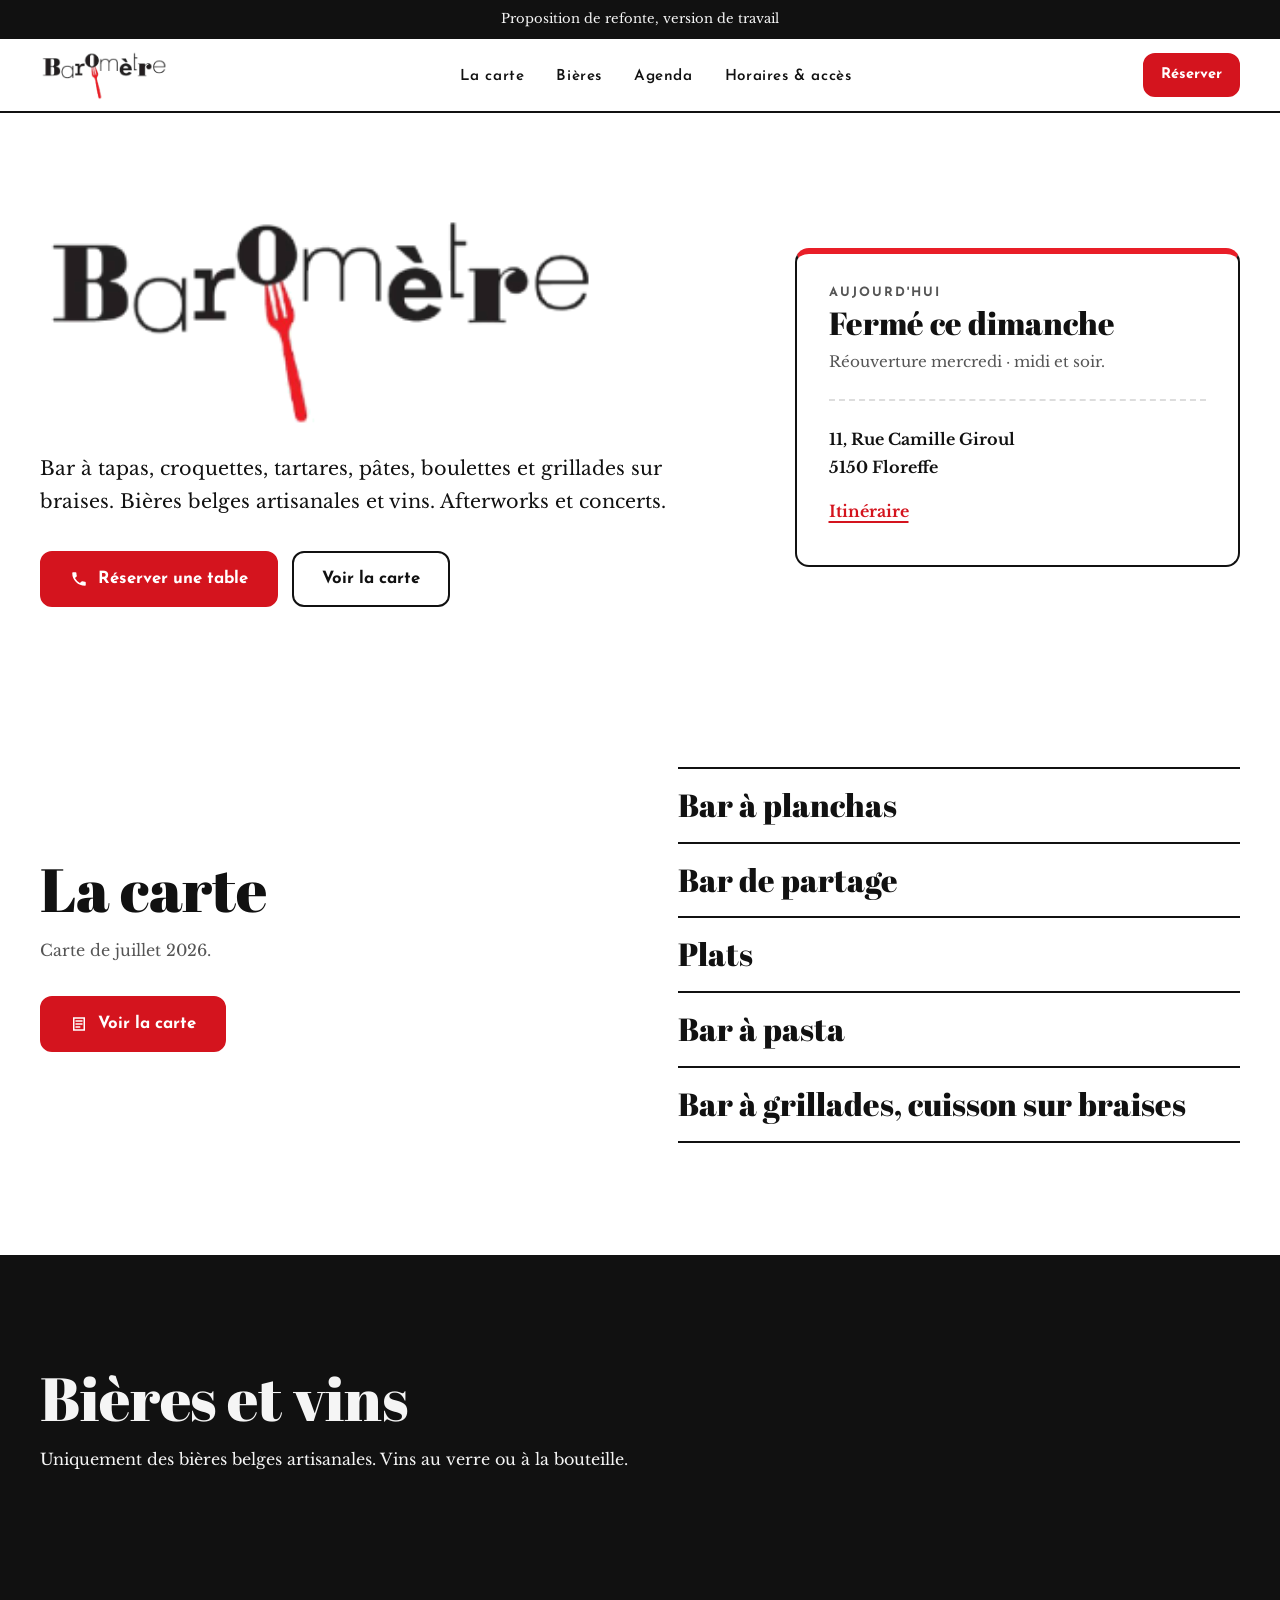
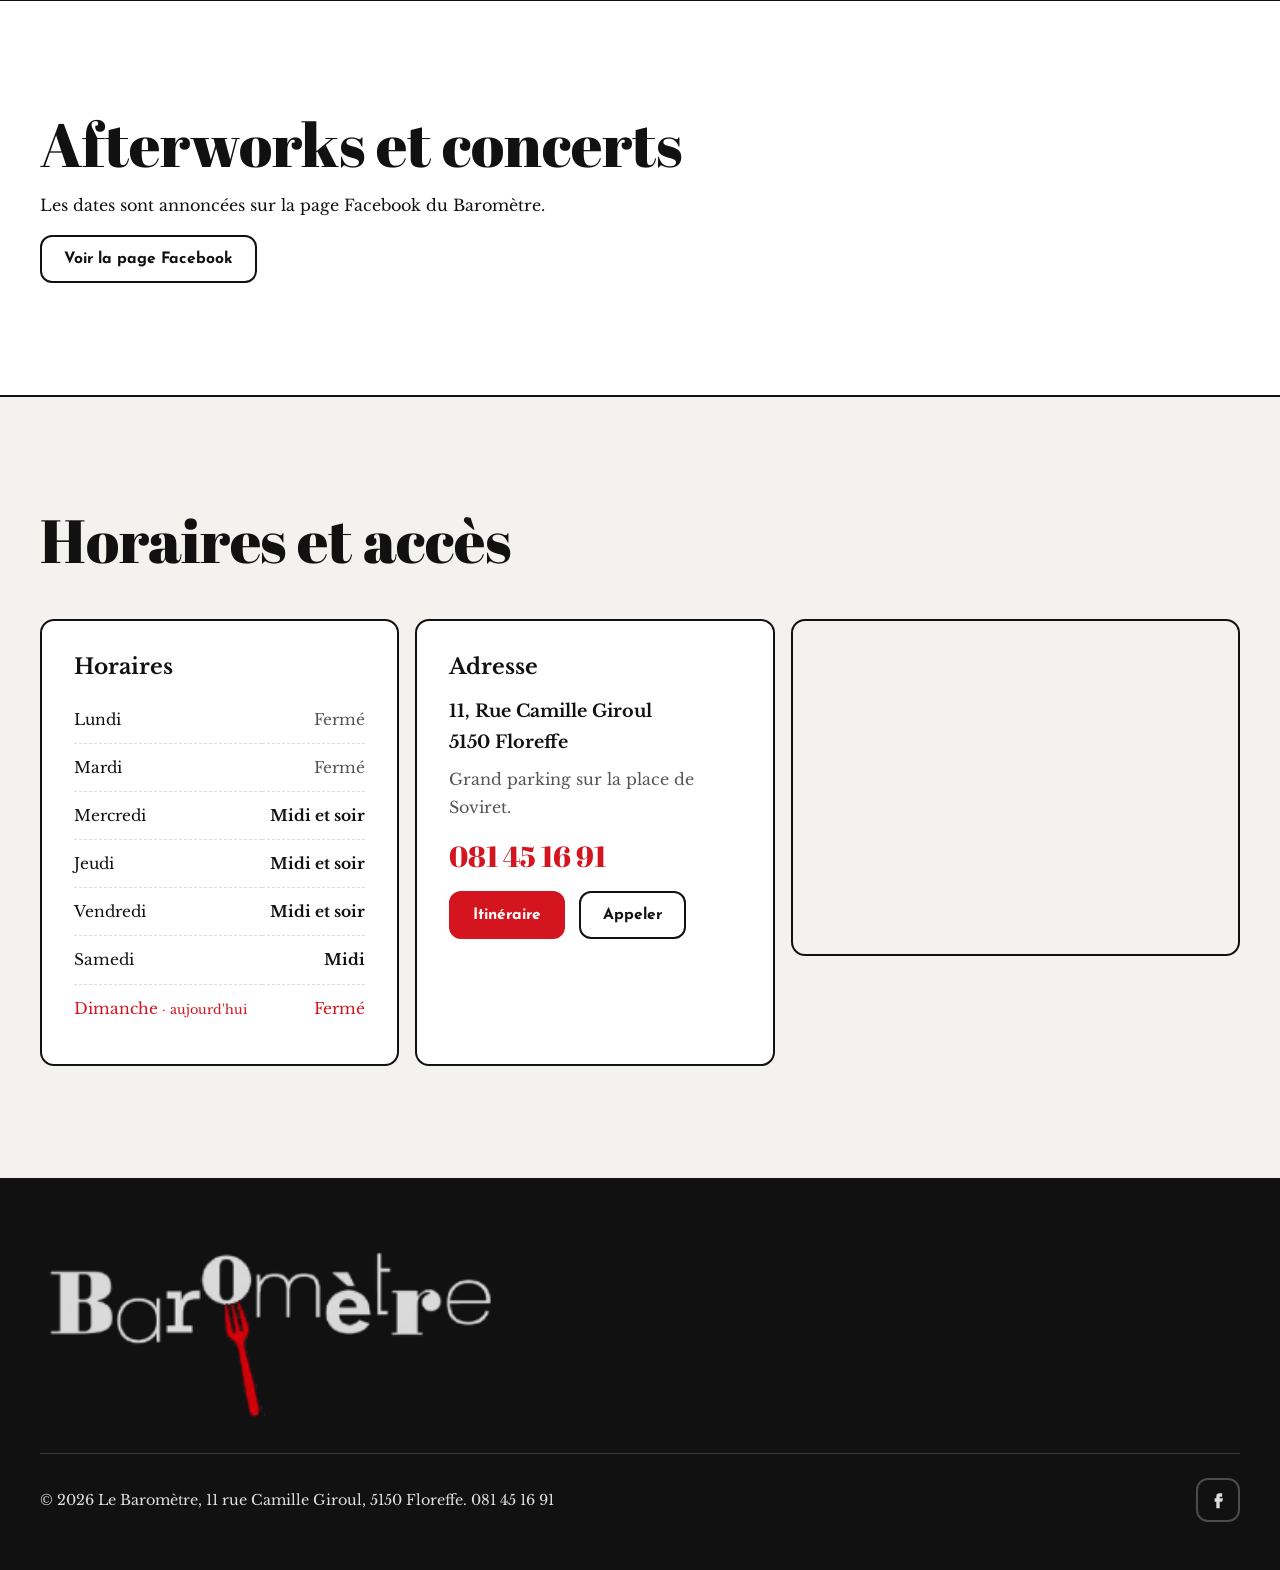
==== index.html @ 320d6c7e "Retrait du dernier numéro décoratif, version des fichiers CSS/JS Co-Authored-By: Claude Opus 5.5 <no" ====
<!doctype html>
<html lang="fr">
<head>
  <meta charset="utf-8">
  <meta name="viewport" content="width=device-width, initial-scale=1">
  <title>Le Baromètre, bar et cuisine à Floreffe</title>
  <meta name="robots" content="noindex, nofollow">
  <meta name="description" content="Maquette de refonte non officielle du Baromètre, Floreffe : tapas, croquettes, tartares, grillades sur braises, bières belges artisanales, vins, afterworks et concerts.">
  <meta name="theme-color" content="#E91E28">
  <link rel="icon" href="favicon.svg" type="image/svg+xml">
  <link rel="preconnect" href="https://fonts.googleapis.com">
  <link rel="preconnect" href="https://fonts.gstatic.com" crossorigin>
  <link href="https://fonts.googleapis.com/css2?family=Abril+Fatface&family=Josefin+Sans:wght@400;600;700&family=Libre+Baskerville:ital,wght@0,400;0,700;1,400&display=swap" rel="stylesheet">
  <link rel="stylesheet" href="styles.css?v=8">
</head>
<body>
  <a class="skip" href="#main">Aller au contenu</a>
  <div class="mock-banner" role="note">Proposition de refonte, version de travail</div>

  <header class="nav" id="top">
    <div class="wrap nav__inner">
      <a href="#top" class="brand" aria-label="Le Baromètre, retour en haut">
        <img class="logo logo--on-light" src="img/logo-dark.png" alt="Baromètre" width="292" height="114">
      </a>
      <nav aria-label="Navigation principale" class="nav__nav">
        <ul class="nav__links" id="menu">
          <li><a href="#la-carte" data-open-menu>La carte</a></li>
          <li><a href="#comptoir">Bières</a></li>
          <li><a href="#agenda">Agenda</a></li>
          <li><a href="#infos">Horaires & accès</a></li>
        </ul>
      </nav>
      <div class="nav__end">
        <a class="btn btn--sm hide-sm" href="tel:+3281451691">Réserver</a>
        <button class="icon-btn nav__toggle" type="button" aria-expanded="false" aria-controls="menu" aria-label="Ouvrir le menu">
          <svg viewBox="0 0 24 24" aria-hidden="true"><path d="M4 8h16M4 16h16" stroke="currentColor" stroke-width="2" stroke-linecap="round"/></svg>
        </button>
      </div>
    </div>
  </header>

  <main id="main">
        <section class="hero" aria-labelledby="hero-title">
      <div class="wrap hero__grid">
        <div class="hero__copy">
          <h1 id="hero-title" class="hero__logo">
            <img class="logo logo--on-light" src="img/logo-dark.png" alt="Le Baromètre" width="292" height="114">
          </h1>
          <p class="lead">Bar à tapas, croquettes, tartares, pâtes, boulettes et grillades sur braises. Bières belges artisanales et vins. Afterworks et concerts.</p>
          <div class="cta-row">
            <a class="btn btn--lg" href="tel:+3281451691">
              <svg viewBox="0 0 24 24" aria-hidden="true"><path d="M6.6 10.8a15.1 15.1 0 0 0 6.6 6.6l2.2-2.2a1 1 0 0 1 1-.25 11.4 11.4 0 0 0 3.6.57 1 1 0 0 1 1 1V20a1 1 0 0 1-1 1A17 17 0 0 1 3 4a1 1 0 0 1 1-1h3.5a1 1 0 0 1 1 1c0 1.25.2 2.45.57 3.57a1 1 0 0 1-.25 1z" fill="currentColor"/></svg>
              Réserver une table
            </a>
            <a class="btn btn--outline btn--lg" href="#la-carte" data-open-menu>Voir la carte</a>
          </div>
        </div>

        <aside class="today" aria-labelledby="today-title">          <h2 id="today-title" class="today__title">Aujourd'hui</h2>
          <p class="today__state" id="today-state">Mercredi au samedi</p>
          <p class="today__detail" id="today-detail">Midi et soir du mercredi au vendredi, midi le samedi.</p>
          <hr>
          <p class="today__addr">11, Rue Camille Giroul<br>5150 Floreffe</p>
          <a class="link" href="https://www.google.com/maps/search/?api=1&query=11+Rue+Camille+Giroul+5150+Floreffe" target="_blank" rel="noopener">Itinéraire</a>
        </aside>
      </div>    </section>

        <section class="section" id="carte" aria-labelledby="carte-title">
      <div class="wrap carte-intro">
        <div>
          <h2 id="carte-title" class="h2">La carte</h2>
          <p class="muted measure">Carte de juillet 2026.</p>
          <button class="btn btn--lg" type="button" data-open-menu>
            <svg viewBox="0 0 24 24" aria-hidden="true"><path d="M5 4h14v16H5zM8 8h8M8 12h8M8 16h5" fill="none" stroke="currentColor" stroke-width="2" stroke-linecap="round"/></svg>
            Voir la carte
          </button>
        </div>
        <ul class="carte-cats" aria-label="Rubriques de la carte">
          <li>Bar à planchas</li>
          <li>Bar de partage</li>
          <li>Plats</li>
          <li>Bar à pasta</li>
          <li>Bar à grillades, cuisson sur braises</li>
        </ul>
      </div>
    </section>

        <dialog class="menu" id="la-carte" aria-labelledby="menu-title">
      <div class="menu__head">
        <img class="menu__logo" src="img/logo-dark.png" alt="" width="292" height="114">
        <div>
          <h2 id="menu-title" class="menu__title">La carte</h2>
          <p class="menu__sub">Carte de juillet 2026 · prix en euros</p>
        </div>
        <button class="icon-btn menu__close" type="button" data-close-menu aria-label="Fermer la carte">
          <svg viewBox="0 0 24 24" aria-hidden="true"><path d="M6 6l12 12M18 6 6 18" stroke="currentColor" stroke-width="2.2" stroke-linecap="round"/></svg>
        </button>
      </div>

      <nav class="menu__nav" aria-label="Rubriques">
        <a href="#m-planchas">Planchas</a>
        <a href="#m-partage">Partage</a>
        <a href="#m-plats">Plats</a>
        <a href="#m-pasta">Pasta</a>
        <a href="#m-grillades">Grillades</a>
      </nav>

      <div class="menu__body">
        <section class="menu__cat" id="m-planchas" aria-labelledby="m-planchas-t">
          <h3 id="m-planchas-t">Bar à planchas <small>à partager selon vos envies</small></h3>
          <div class="dish"><p class="dish__name">Viva Tapas</p><p class="dish__price">12,50 <small>/ pers.</small></p>
            <p class="dish__desc">Houmous zaatar &amp; grissini · Olives · Mortadella · Crevettes · Pilon de poulet épicé · Pão de queijo · Croustade &amp; tapenade</p></div>
          <div class="dish"><p class="dish__name">Panisses <small>spécialité marseillaise</small></p><p class="dish__price">10,50</p>
            <p class="dish__desc">Frites de purée de pois chiches, herbes et ail</p></div>
        </section>

        <section class="menu__cat" id="m-partage" aria-labelledby="m-partage-t">
          <h3 id="m-partage-t">Bar de partage <small>ou pas</small></h3>
          <div class="dish"><p class="dish__name">Poêlée de pâtes fiduà</p><p class="dish__price">15</p>
            <p class="dish__desc">Chorizo &amp; crevettes Nobashi</p></div>
          <div class="dish"><p class="dish__name">Croquettes de crevettes <small>maison</small></p><p class="dish__price">18 <small>2 pcs</small> · 27 <small>3 pcs</small></p>
            <p class="dish__desc">Mayonnaise aux herbes fraîches · Salade</p></div>
          <div class="dish"><p class="dish__name">Croquettes scampi basilic <small>artisanales</small></p><p class="dish__price">16 <small>2 pcs</small> · 24 <small>3 pcs</small></p>
            <p class="dish__desc">Mayonnaise aux herbes fraîches · Salade</p></div>
          <div class="dish"><p class="dish__name">Vitello tonnato</p><p class="dish__price">16</p>
            <p class="dish__desc">Veau basse température, sauce thon, câpres &amp; roquette</p></div>
          <div class="dish"><p class="dish__name">Carpaccio de bœuf Holstein fumé</p><p class="dish__price">18</p>
            <p class="dish__desc">Burrata, huile basilic &amp; roquette</p></div>
          <div class="dish"><p class="dish__name">Cassolette de scampis</p><p class="dish__price">18</p>
            <p class="dish__desc">Curry · Tomate · Lait de coco · Gingembre · Ail</p></div>
        </section>

        <section class="menu__cat" id="m-plats" aria-labelledby="m-plats-t">
          <h3 id="m-plats-t">Plats</h3>
          <div class="dish"><p class="dish__name">Boulettes à l'italienne</p><p class="dish__price">19,50</p>
            <p class="dish__desc">Cœur de mozza · Basilic · Graines Salade &amp; frites maison coupées à la main, cuites à la graisse de bœuf</p></div>
          <div class="dish"><p class="dish__name">Tartare de bœuf espagnol</p><p class="dish__price">24</p>
            <p class="dish__desc">Salade &amp; patatas</p></div>
          <div class="dish"><p class="dish__name">Vege bowl</p><p class="dish__price">24</p>
            <p class="dish__desc">Purée de betterave &amp; feta, pois chiches grillés aux épices, carottes fondantes, chou-fleur au curry, falafels</p></div>
        </section>

        <section class="menu__cat" id="m-pasta" aria-labelledby="m-pasta-t">
          <h3 id="m-pasta-t">Bar à pasta</h3>
          <div class="dish"><p class="dish__name">Paccheri</p><p class="dish__price">22</p>
            <p class="dish__desc">Saucisses au fenouil · Artichaut · Oignons · Tomates</p></div>
        </section>

        <section class="menu__cat" id="m-grillades" aria-labelledby="m-grillades-t">
          <h3 id="m-grillades-t">Bar à grillades <small>cuisson sur braises</small></h3>
          <div class="dish"><p class="dish__name">Tex-Mex burger</p><p class="dish__price">22</p>
            <p class="dish__desc">Burger Angus · Guacamole · Cheddar · Oignons rouges · Sauce salsa · Nachos Salade &amp; frites maison</p></div>
          <div class="dish"><p class="dish__name">Brochette d'agneau</p><p class="dish__price">25</p>
            <p class="dish__desc">Sauce yaourt · Légumes rôtis &amp; poivrons grillés · Pommes de terre</p></div>
          <div class="dish"><p class="dish__name">Chorizos grillés</p><p class="dish__price">25</p>
            <p class="dish__desc">Pico de gallo à la coriandre et au citron vert</p></div>
          <div class="dish"><p class="dish__name">Cassolette terre &amp; mer gratinée</p><p class="dish__price">28</p>
            <p class="dish__desc">Ravioles scampis curry · Jambon ibérique · Saumon fumé · Scampis · Crème tomate au curry</p></div>
          <div class="dish dish--star"><p class="dish__name">Entrecôte du moment, grillée sur braises</p><p class="dish__price">32</p>
            <p class="dish__desc">Salade &amp; frites maison coupées à la main, cuites à la graisse de bœuf</p></div>
          <div class="dish dish--extra"><p class="dish__name">Sauce à la minute</p><p class="dish__price">4</p>
            <p class="dish__desc">Béarnaise · Poivre concassé · Sambre &amp; Meuse · Gorgonzola</p></div>
        </section>

        <p class="menu__note">Desserts, bières belges artisanales et vins : demandez la sélection du moment au comptoir.</p>
      </div>

      <div class="menu__foot">
        <a class="btn" href="tel:+3281451691">Réserver au 081 45 16 91</a>
      </div>
    </dialog>

        <section class="section section--dark" id="comptoir" aria-labelledby="comptoir-title">
      <div class="wrap">
        <h2 id="comptoir-title" class="h2">Bières et vins</h2>
        <p class="measure">Uniquement des bières belges artisanales. Vins au verre ou à la bouteille.</p>
      </div>
    </section>

        <section class="section" id="agenda" aria-labelledby="agenda-title">
      <div class="wrap">
        <h2 id="agenda-title" class="h2">Afterworks et concerts</h2>
        <p class="measure">Les dates sont annoncées sur la page Facebook du Baromètre.</p>
        <a class="btn btn--outline" href="https://facebook.com/barometrefloreffe" target="_blank" rel="noopener">Voir la page Facebook</a>
      </div>
    </section>

        <section class="section section--paper" id="infos" aria-labelledby="infos-title">
      <div class="wrap">
        <h2 id="infos-title" class="h2 head">Horaires et accès</h2>
        <div class="infos">
          <div class="card">
            <h3>Horaires</h3>
            <table class="hours">
              <caption class="sr">Jours et services d'ouverture</caption>
              <tbody>
                <tr data-day="1"><th scope="row">Lundi</th><td class="off">Fermé</td></tr>
                <tr data-day="2"><th scope="row">Mardi</th><td class="off">Fermé</td></tr>
                <tr data-day="3"><th scope="row">Mercredi</th><td>Midi et soir</td></tr>
                <tr data-day="4"><th scope="row">Jeudi</th><td>Midi et soir</td></tr>
                <tr data-day="5"><th scope="row">Vendredi</th><td>Midi et soir</td></tr>
                <tr data-day="6"><th scope="row">Samedi</th><td>Midi</td></tr>
                <tr data-day="0"><th scope="row">Dimanche</th><td class="off">Fermé</td></tr>
              </tbody>
            </table>
          </div>
          <div class="card">
            <h3>Adresse</h3>
            <address>11, Rue Camille Giroul<br>5150 Floreffe</address>
            <p class="muted">Grand parking sur la place de Soviret.</p>
            <p><a class="phone" href="tel:+3281451691">081 45 16 91</a></p>
            <div class="cta-row">
              <a class="btn" href="https://www.google.com/maps/search/?api=1&query=11+Rue+Camille+Giroul+5150+Floreffe" target="_blank" rel="noopener">Itinéraire</a>
              <a class="btn btn--outline" href="tel:+3281451691">Appeler</a>
            </div>
          </div>
          <div class="map">
            <iframe title="Carte : 11 Rue Camille Giroul, 5150 Floreffe" loading="lazy" referrerpolicy="no-referrer-when-downgrade"
              src="https://www.google.com/maps?q=11+Rue+Camille+Giroul,+5150+Floreffe&output=embed"></iframe>
          </div>
        </div>      </div>
    </section>
  </main>

  <footer class="footer">
    <div class="wrap">
      <p class="footer__logo"><img src="img/logo-light.png" alt="Le Baromètre" width="292" height="114" loading="lazy"></p>
      <div class="footer__row">
        <p>© <span id="y"></span> Le Baromètre, 11 rue Camille Giroul, 5150 Floreffe. 081 45 16 91</p>
        <a class="icon-btn" href="https://facebook.com/barometrefloreffe" target="_blank" rel="noopener" aria-label="Page Facebook du Baromètre">
          <svg viewBox="0 0 24 24" aria-hidden="true"><path d="M14 8h3V4h-3a4 4 0 0 0-4 4v2H8v4h2v8h4v-8h3l1-4h-4V8z" fill="currentColor"/></svg>
        </a>
      </div>
    </div>
  </footer>

    <nav class="actionbar" aria-label="Actions rapides">
    <a href="tel:+3281451691">
      <svg viewBox="0 0 24 24" aria-hidden="true"><path d="M6.6 10.8a15.1 15.1 0 0 0 6.6 6.6l2.2-2.2a1 1 0 0 1 1-.25 11.4 11.4 0 0 0 3.6.57 1 1 0 0 1 1 1V20a1 1 0 0 1-1 1A17 17 0 0 1 3 4a1 1 0 0 1 1-1h3.5a1 1 0 0 1 1 1c0 1.25.2 2.45.57 3.57a1 1 0 0 1-.25 1z" fill="currentColor"/></svg>
      Appeler
    </a>
    <a href="#la-carte" data-open-menu>
      <svg viewBox="0 0 24 24" aria-hidden="true"><path d="M5 4h14v16H5zM8 8h8M8 12h8M8 16h5" fill="none" stroke="currentColor" stroke-width="1.8" stroke-linecap="round"/></svg>
      Carte
    </a>
    <a href="https://www.google.com/maps/search/?api=1&query=11+Rue+Camille+Giroul+5150+Floreffe" target="_blank" rel="noopener">
      <svg viewBox="0 0 24 24" aria-hidden="true"><path d="M12 22s7-6.2 7-12a7 7 0 0 0-14 0c0 5.8 7 12 7 12z" fill="none" stroke="currentColor" stroke-width="1.8"/><circle cx="12" cy="10" r="2.5" fill="currentColor"/></svg>
      Itinéraire
    </a>
  </nav>

  <script src="main.js?v=8"></script>
</body>
</html>
---- styles.css ----
/* Design system : design-system/MASTER.md
   Identité Le Baromètre (logo noir / blanc / rouge, polices du site d'origine)
   + règles UX du skill UI UX Pro Max (Restaurant #34 + Brewery #64) */

/* ---------- Tokens ---------- */
:root {
  --bg: #ffffff;
  --surface: #ffffff;
  --paper: #f4f2ef;
  --fg: #111111;
  --muted: #555555;
  --primary: #d4141e;      /* rouge du logo, assombri pour le texte (5.3:1 sur blanc) */
  --on-primary: #ffffff;
  --secondary: #1a1a1a;    /* noir du logo */
  --on-secondary: #ffffff;
  --accent: #e91e28;       /* rouge exact du logo (grands aplats, décor) */
  --on-accent: #ffffff;
  --ink: #111111;
  --on-ink: #f5f5f5;
  --ink-accent: #ff4a52;   /* rouge du logo, éclairci pour fond noir */
  --border: #dddddd;
  --ring: #d4141e;

  --display: "Abril Fatface", Georgia, serif;
  --serif: "Libre Baskerville", Georgia, serif;
  --label: "Josefin Sans", system-ui, sans-serif;
  --radius: 14px;
  --nav-h: 72px;
  --space-1: 8px; --space-2: 16px; --space-3: 24px; --space-4: 32px; --space-6: 48px; --space-8: 64px; --space-12: 96px;
  --ease: cubic-bezier(.2, .7, .2, 1);
  --dur: 240ms;
  color-scheme: light;
}

/* ---------- Base ---------- */
*, *::before, *::after { box-sizing: border-box; }
html { scroll-behavior: smooth; scroll-padding-top: calc(var(--nav-h) + 16px); -webkit-text-size-adjust: 100%; }
body {
  margin: 0; background: var(--bg); color: var(--fg);
  font: 400 1rem/1.75 var(--serif);
  -webkit-font-smoothing: antialiased; text-rendering: optimizeLegibility;
}
svg, iframe { display: block; max-width: 100%; }
a { color: inherit; }
p { margin: 0 0 1rem; }
h1, h2, h3 { margin: 0; color: inherit; }
h3 { font: 700 1.35rem/1.25 var(--serif); }
.display { font-family: var(--display); font-weight: 400; letter-spacing: -.005em; line-height: .98; }
.h2 { font: 400 clamp(2.2rem, 5.2vw, 3.8rem)/1.02 var(--display); margin-bottom: var(--space-2); }
.kicker { font: 700 .8rem/1.2 var(--label); letter-spacing: .16em; text-transform: uppercase; color: var(--primary); margin-bottom: var(--space-2); }
.muted { color: var(--muted); }
.measure { max-width: 62ch; }
.wrap { width: min(1200px, 100% - 32px); margin-inline: auto; }
.sr { position: absolute; width: 1px; height: 1px; overflow: hidden; clip: rect(0 0 0 0); white-space: nowrap; }
:focus-visible { outline: 3px solid var(--ring); outline-offset: 3px; border-radius: 6px; }
.skip { position: absolute; left: -999px; top: 8px; z-index: 100; background: var(--primary); color: var(--on-primary); padding: 10px 16px; border-radius: 10px; }
.skip:focus { left: 8px; }
.mock-banner { background: var(--ink); color: var(--on-ink); text-align: center; font-size: .82rem; padding: 8px 16px; }

/* ---------- Boutons ---------- */
.btn {
  display: inline-flex; align-items: center; justify-content: center; gap: 10px;
  min-height: 48px; padding: 0 22px; border-radius: 12px; border: 2px solid var(--primary);
  background: var(--primary); color: var(--on-primary); font: 700 .98rem var(--label); text-decoration: none; cursor: pointer;
  transition: background-color var(--dur) var(--ease), color var(--dur) var(--ease);
}
.btn svg { width: 18px; height: 18px; flex: none; }
.btn:hover { background: var(--fg); border-color: var(--fg); }
.btn:active { opacity: .85; }
.btn--lg { min-height: 56px; padding: 0 28px; font-size: 1.05rem; }
.btn--sm { min-height: 44px; padding: 0 16px; font-size: .92rem; }
.btn--outline { background: transparent; color: var(--fg); border-color: var(--fg); }
.btn--outline:hover { background: var(--fg); color: var(--bg); }
.btn--light { background: var(--on-primary); color: var(--primary); border-color: var(--on-primary); }
.icon-btn {
  width: 44px; height: 44px; display: grid; place-items: center; border-radius: 12px; cursor: pointer;
  border: 2px solid var(--border); background: transparent; color: var(--fg); transition: border-color var(--dur);
}
.icon-btn:hover { border-color: var(--fg); }
.icon-btn svg { width: 20px; height: 20px; }
.link { display: inline-flex; align-items: center; min-height: 44px; color: var(--primary); font-weight: 700; text-decoration: underline; text-underline-offset: 4px; text-decoration-thickness: 2px; }

/* ---------- Nav ---------- */
.nav { position: sticky; top: 0; z-index: 50; background: var(--bg); border-bottom: 2px solid var(--fg); }
.nav__inner { height: var(--nav-h); display: flex; align-items: center; justify-content: space-between; gap: var(--space-2); }
.brand { display: flex; align-items: center; min-height: 44px; text-decoration: none; }
.nav__links { display: flex; gap: var(--space-4); list-style: none; margin: 0; padding: 0; }
.nav__links a { text-decoration: none; font-family: var(--label); font-weight: 600; letter-spacing: .04em; font-size: .95rem; padding: 10px 0; border-bottom: 2px solid transparent; transition: border-color var(--dur); }
.nav__links a:hover { border-color: var(--primary); }
.nav__end { display: flex; align-items: center; gap: var(--space-1); }
.nav__toggle { display: none; }

/* ---------- Hero ---------- */
.hero { padding: clamp(48px, 8vw, 96px) 0 var(--space-6); }
.hero__grid { display: grid; grid-template-columns: 1.55fr 1fr; gap: clamp(32px, 5vw, 64px); align-items: center; }
.lead { font-size: clamp(1.05rem, 1.5vw, 1.2rem); font-weight: 300; max-width: 46ch; margin-bottom: var(--space-4); }
.cta-row { display: flex; flex-wrap: wrap; gap: 14px; }

.today {
  background: var(--surface); border: 2px solid var(--fg); border-radius: var(--radius);
  padding: var(--space-4); border-top: 6px solid var(--accent);
}
.today__title { font: 700 .8rem var(--label); letter-spacing: .16em; text-transform: uppercase; color: var(--muted); margin-bottom: 6px; }
.today__state { font: 400 2rem/1.1 var(--display); margin-bottom: 8px; }
.today__state.is-open { color: var(--primary); }
.today__detail { color: var(--muted); font-size: .95rem; margin: 0; }
.today hr { border: 0; border-top: 2px dashed var(--border); margin: var(--space-3) 0; }
.today__addr { font-weight: 700; margin-bottom: 8px; }

.ticker {
  list-style: none; padding: 0; margin-top: clamp(48px, 7vw, 80px);
  display: flex; flex-wrap: wrap; gap: 10px;
}
.ticker li {
  font: 400 1.15rem var(--display); padding: 8px 18px; border: 2px solid var(--fg); border-radius: 999px;
  transition: background-color var(--dur), color var(--dur);
}
.ticker li:nth-child(3n+1) { background: var(--primary); color: var(--on-primary); border-color: var(--primary); }

/* ---------- Sections ---------- */
.section { padding: clamp(64px, 10vw, 112px) 0; }
.section--dark { background: var(--ink); color: var(--on-ink); }

.section--dark .kicker { color: var(--ink-accent); }
.section--paper { background: var(--paper); border-top: 2px solid var(--fg); }
.head { margin-bottom: var(--space-6); }

/* ---------- Bento carte ---------- */
.bento { display: grid; grid-template-columns: repeat(4, 1fr); grid-auto-rows: minmax(190px, auto); gap: 16px; }
.block {
  position: relative; overflow: hidden; display: flex; flex-direction: column; justify-content: flex-end;
  padding: var(--space-3); border-radius: var(--radius); border: 2px solid var(--fg); background: var(--surface);
  transition: transform var(--dur) var(--ease), box-shadow var(--dur) var(--ease);
}
.block h3 { font: 400 1.75rem/1.05 var(--display); margin-bottom: 6px; }
.block p { margin: 0; font-size: .95rem; color: var(--muted); }
.tag { position: absolute; top: var(--space-3); left: var(--space-3); font: 700 .72rem var(--label); letter-spacing: .14em; text-transform: uppercase; }
.block--xl { grid-column: span 2; grid-row: span 2; }
.block--xl h3 { font-size: clamp(2.2rem, 4vw, 3.2rem); }
.block--tall { grid-row: span 2; }
.block--primary { background: var(--primary); color: var(--on-primary); border-color: var(--primary); }
.block--secondary { background: var(--secondary); color: var(--on-secondary); border-color: var(--secondary); }
.block--accent { background: var(--accent); color: var(--on-accent); border-color: var(--accent); }
.block--ink { background: var(--ink); color: var(--on-ink); border-color: var(--ink); }
.block--primary p, .block--secondary p, .block--accent p, .block--ink p { color: inherit; opacity: .9; }
.block__art { position: absolute; right: -6px; top: 40px; width: 46%; max-width: 200px; opacity: .22; }
.block--tall .block__art { width: 70%; top: 56px; }

/* ---------- Comptoir ---------- */
.split { display: grid; grid-template-columns: 1fr 1fr; gap: clamp(32px, 6vw, 96px); align-items: center; }
.scale { list-style: none; margin: 0; padding: 0; border-top: 2px solid rgba(246, 233, 215, .25); }
.scale li {
  display: grid; grid-template-columns: 44px 1fr auto; align-items: baseline; gap: var(--space-2);
  padding: 22px 0; border-bottom: 2px solid rgba(246, 233, 215, .25);
}
.scale__n { font-size: .8rem; opacity: .7; }
.scale b { font: 400 clamp(1.5rem, 2.6vw, 2rem) var(--display); }
.scale__k { order: 3; font: 700 .75rem var(--label); letter-spacing: .14em; text-transform: uppercase; color: var(--ink-accent); }

/* ---------- Agenda ---------- */
.events { display: grid; grid-template-columns: repeat(3, 1fr); gap: 16px; }
.event { padding: var(--space-4); border: 2px solid var(--fg); border-radius: var(--radius); background: var(--surface); display: flex; flex-direction: column; }
.event__when { font: 700 .75rem var(--label); letter-spacing: .14em; text-transform: uppercase; color: var(--primary); }
.event h3 { font: 400 2rem/1.05 var(--display); margin: var(--space-2) 0 var(--space-1); }
.event .link { margin-top: auto; align-self: flex-start; }
.event--cta { background: var(--primary); color: var(--on-primary); border-color: var(--primary); }
.event--cta h3 { margin-top: 0; }
.event--cta .btn { margin-top: auto; align-self: flex-start; }

/* ---------- Infos ---------- */
.infos { display: grid; grid-template-columns: 1fr 1fr 1.25fr; gap: 16px; }
.card { background: var(--surface); border: 2px solid var(--fg); border-radius: var(--radius); padding: var(--space-4); }
.card h3 { margin-bottom: var(--space-2); }
.hours { width: 100%; border-collapse: collapse; font-size: .97rem; }
.hours th, .hours td { padding: 10px 0; border-bottom: 1px dashed var(--border); text-align: left; font-weight: 400; }
.hours td { text-align: right; font-weight: 700; }
.hours .off { color: var(--muted); font-weight: 400; }
.hours tr:last-child > * { border-bottom: 0; }
.hours tr.is-today > * { color: var(--primary); }
.hours tr.is-today th::after { content: " · aujourd'hui"; font-size: .8rem; }
address { font-style: normal; font-weight: 700; font-size: 1.1rem; margin-bottom: 8px; }
.phone { font: 400 1.8rem var(--display); text-decoration: none; color: var(--primary); }
.map { border: 2px solid var(--fg); border-radius: var(--radius); overflow: hidden; aspect-ratio: 4 / 3; background: var(--paper); }
.map iframe { width: 100%; height: 100%; border: 0; }

.faq { margin-top: var(--space-8); max-width: 820px; }
.faq__title { margin-bottom: var(--space-2); }
.faq details { border-top: 2px solid var(--fg); }
.faq details:last-child { border-bottom: 2px solid var(--fg); }
.faq summary {
  list-style: none; cursor: pointer; min-height: 56px; padding: 16px 0;
  display: flex; justify-content: space-between; align-items: center; gap: var(--space-2);
  font: 400 1.35rem var(--display);
}
.faq summary::-webkit-details-marker { display: none; }
.faq summary::after { content: "+"; font: 700 1.5rem var(--serif); color: var(--primary); transition: transform var(--dur) var(--ease); }
.faq details[open] summary::after { transform: rotate(45deg); }
.faq details p { color: var(--muted); padding-bottom: var(--space-2); margin: 0; max-width: 62ch; }

/* ---------- Footer ---------- */
.footer { background: var(--ink); color: var(--on-ink); padding: var(--space-8) 0 var(--space-6); }
.footer__row { display: flex; justify-content: space-between; align-items: center; gap: var(--space-2); border-top: 1px solid rgba(246, 233, 215, .2); padding-top: var(--space-3); font-size: .9rem; opacity: .9; }
.footer__row p { margin: 0; }
.footer .icon-btn { color: var(--on-ink); border-color: rgba(246, 233, 215, .3); }

/* ---------- Barre d'actions mobile ---------- */
.actionbar { display: none; }

/* ---------- Responsive (mobile-first breakpoints) ---------- */
@media (max-width: 1024px) {
  .hero__grid, .split { grid-template-columns: 1fr; }
  .bento { grid-template-columns: repeat(2, 1fr); }
  .infos { grid-template-columns: 1fr 1fr; }
  .map { grid-column: 1 / -1; aspect-ratio: 16 / 9; }
  .events { grid-template-columns: 1fr; }
}
@media (max-width: 760px) {
  :root { --nav-h: 64px; }
  .nav__toggle { display: grid; }
  .hide-sm { display: none; }
  .nav__links {
    position: absolute; top: var(--nav-h); left: 0; right: 0; display: none; flex-direction: column; gap: 0;
    background: var(--bg); border-bottom: 2px solid var(--fg); padding: 8px 16px 16px;
  }
  .nav__links.is-open { display: flex; }
  .nav__links a { display: block; padding: 14px 0; font-size: 1.05rem; border-bottom: 1px solid var(--border); }
  .bento { grid-template-columns: 1fr; }
  .block--xl, .block--tall { grid-column: auto; grid-row: auto; min-height: 260px; }
  .infos { grid-template-columns: 1fr; }
  .scale li { grid-template-columns: 36px 1fr; }
  .scale__k { grid-column: 2; order: 0; }
  .footer__row { flex-direction: column; align-items: flex-start; }
  body { padding-bottom: 72px; }
  .actionbar {
    display: grid; grid-template-columns: repeat(3, 1fr); position: fixed; left: 0; right: 0; bottom: 0; z-index: 60;
    background: var(--ink); color: var(--on-ink); border-top: 2px solid var(--primary);
    padding-bottom: env(safe-area-inset-bottom);
  }
  .actionbar a { font-family: var(--label); min-height: 64px; display: flex; flex-direction: column; align-items: center; justify-content: center; gap: 4px; font-size: .8rem; font-weight: 700; text-decoration: none; }
  .actionbar a:first-child { background: var(--primary); color: var(--on-primary); }
  .actionbar svg { width: 22px; height: 22px; }
}
@media (prefers-reduced-motion: reduce) {
  html { scroll-behavior: auto; }
  *, *::before, *::after { transition-duration: 0ms !important; animation: none !important; }
}

/* ---------- Logo intégré ---------- */
.logo { display: block; height: auto; }
.brand .logo { width: 128px; }
.hero__logo { margin: 0 0 var(--space-3); line-height: 0; }
.hero__logo .logo { width: clamp(260px, 44vw, 560px); }
.hero__tagline { font-size: clamp(2rem, 4.6vw, 3.6rem); margin-bottom: var(--space-3); }
.hero__tagline::after {
  /* Trait rouge rappelant le manche de la fourchette du logo */
  content: ""; display: block; width: 72px; height: 6px; border-radius: 3px; background: var(--accent); margin-top: var(--space-3);
}
.footer__logo { margin: 0 0 var(--space-4); }
.footer__logo img { width: min(460px, 100%); height: auto; display: block; }
.block--accent { background: var(--primary); border-color: var(--primary); color: var(--on-primary); }
@media (max-width: 760px) { .brand .logo { width: 108px; } }

/* ---------- Section carte (aperçu) ---------- */
.carte-intro { display: grid; grid-template-columns: 1fr 1fr; gap: clamp(32px, 6vw, 96px); align-items: center; }
.carte-intro .btn { margin-top: var(--space-2); }
.carte-cats { list-style: none; margin: 0; padding: 0; border-top: 2px solid var(--fg); }
.carte-cats li {
  display: flex; align-items: baseline; gap: var(--space-2); padding: 18px 0; border-bottom: 2px solid var(--fg);
  font: 400 clamp(1.4rem, 2.6vw, 2rem)/1.15 var(--display);
}
.carte-cats span { font: 700 .8rem var(--label); color: var(--primary); letter-spacing: .1em; min-width: 2rem; }
.carte-cats em { font: italic 400 .95rem var(--serif); color: var(--primary); }

/* ---------- Carte complète (dialog) ---------- */
body.menu-open { overflow: hidden; }
.menu {
  width: min(760px, 100% - 24px); max-height: min(92vh, 100% - 24px); margin: auto; padding: 0;
  border: 2px solid var(--fg); border-radius: var(--radius); background: var(--surface); color: var(--fg);
  overflow: hidden;
}
.menu[open] { display: flex; flex-direction: column; animation: menu-in 240ms var(--ease); }
.menu::backdrop { background: rgba(17, 17, 17, .6); }
@keyframes menu-in { from { opacity: 0; transform: translateY(16px); } }
.menu__head { display: flex; align-items: center; gap: var(--space-2); padding: 18px 20px; border-bottom: 2px solid var(--fg); }
.menu__logo { width: 96px; height: auto; flex: none; }
.menu__title { font: 400 1.8rem/1 var(--display); }
.menu__sub { margin: 4px 0 0; font: 600 .78rem var(--label); letter-spacing: .08em; text-transform: uppercase; color: var(--muted); }
.menu__close { margin-left: auto; flex: none; }
.menu__nav { display: flex; gap: 8px; overflow-x: auto; padding: 12px 20px; border-bottom: 1px solid var(--border); scrollbar-width: none; }
.menu__nav a {
  flex: none; min-height: 40px; display: inline-flex; align-items: center; padding: 0 14px; border: 2px solid var(--fg); border-radius: 999px;
  font: 700 .82rem var(--label); letter-spacing: .06em; text-transform: uppercase; text-decoration: none;
  transition: background-color var(--dur), color var(--dur);
}
.menu__nav a:hover { background: var(--fg); color: var(--bg); }
.menu__body { overflow-y: auto; padding: 8px 20px 24px; overscroll-behavior: contain; }
.menu__cat { padding-top: 20px; }
.menu__cat h3 {
  display: flex; align-items: baseline; flex-wrap: wrap; gap: 10px; color: var(--primary);
  font: 400 1.6rem/1.1 var(--display); padding-bottom: 10px; margin-bottom: 4px; border-bottom: 2px solid var(--fg);
}
.menu__cat h3::before { content: ""; width: 28px; height: 5px; border-radius: 3px; background: var(--accent); align-self: center; }
.menu__cat h3 small { font: italic 400 .9rem var(--serif); color: var(--muted); }
.dish { display: grid; grid-template-columns: 1fr auto; column-gap: var(--space-2); padding: 14px 0; border-bottom: 1px dashed var(--border); }
.dish p { margin: 0; }
.dish__name { font-weight: 700; font-size: 1.02rem; }
.dish__name small { font-weight: 400; font-style: italic; color: var(--muted); }
.dish__price { font: 400 1.25rem var(--display); white-space: nowrap; text-align: right; }
.dish__price small { font: 400 .75rem var(--label); color: var(--muted); }
.dish__desc { grid-column: 1 / -1; color: var(--muted); font-size: .92rem; margin-top: 2px !important; max-width: 60ch; }
.dish--star .dish__name { color: var(--primary); }
.dish--extra { border-bottom: 0; }
.menu__note { margin-top: var(--space-3); font-style: italic; color: var(--muted); }
.menu__foot { padding: 14px 20px; border-top: 2px solid var(--fg); display: flex; justify-content: flex-end; }
.menu__foot .btn { }

@media (max-width: 1024px) { .carte-intro { grid-template-columns: 1fr; } }
@media (max-width: 760px) {
  .menu { width: 100%; max-width: 100%; max-height: 100%; height: 100%; border-radius: 0; border: 0; box-shadow: none; }
  .menu__foot .btn { width: 100%; }
  .dish__price { font-size: 1.1rem; }
}
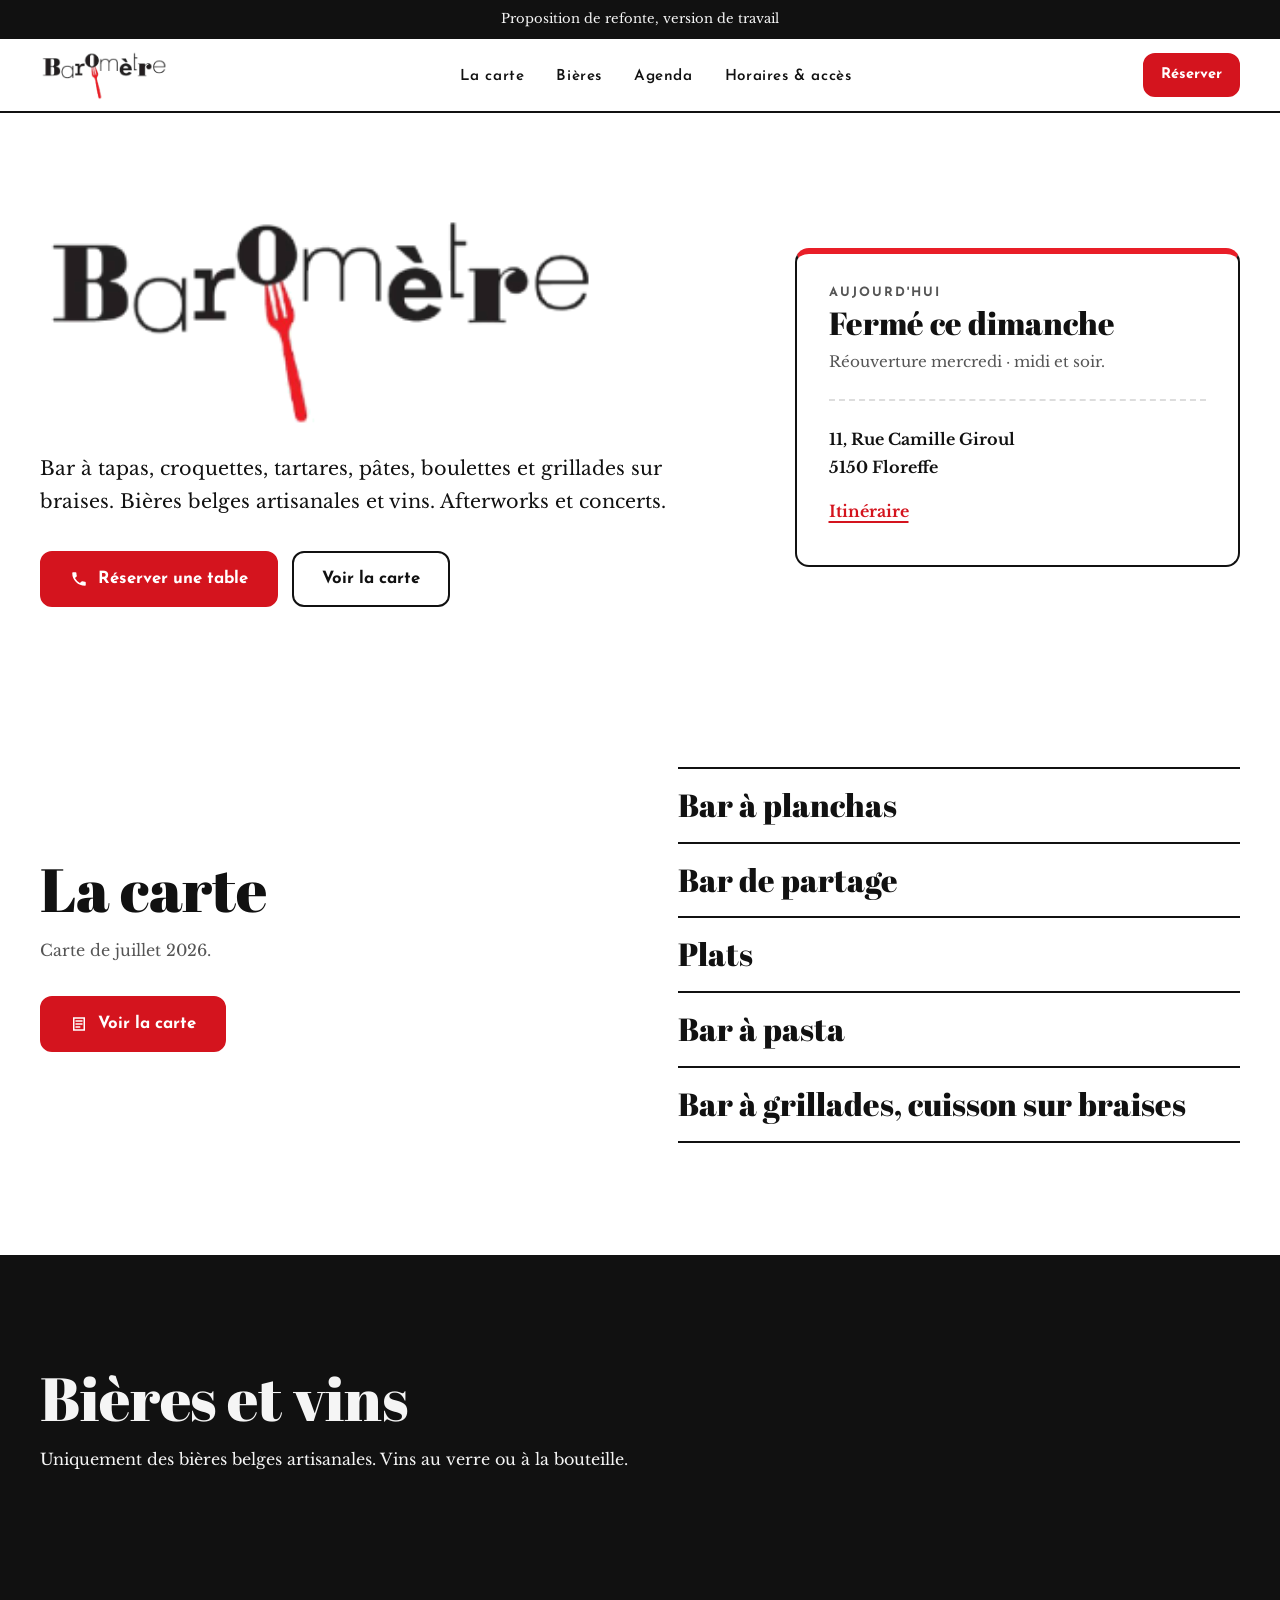
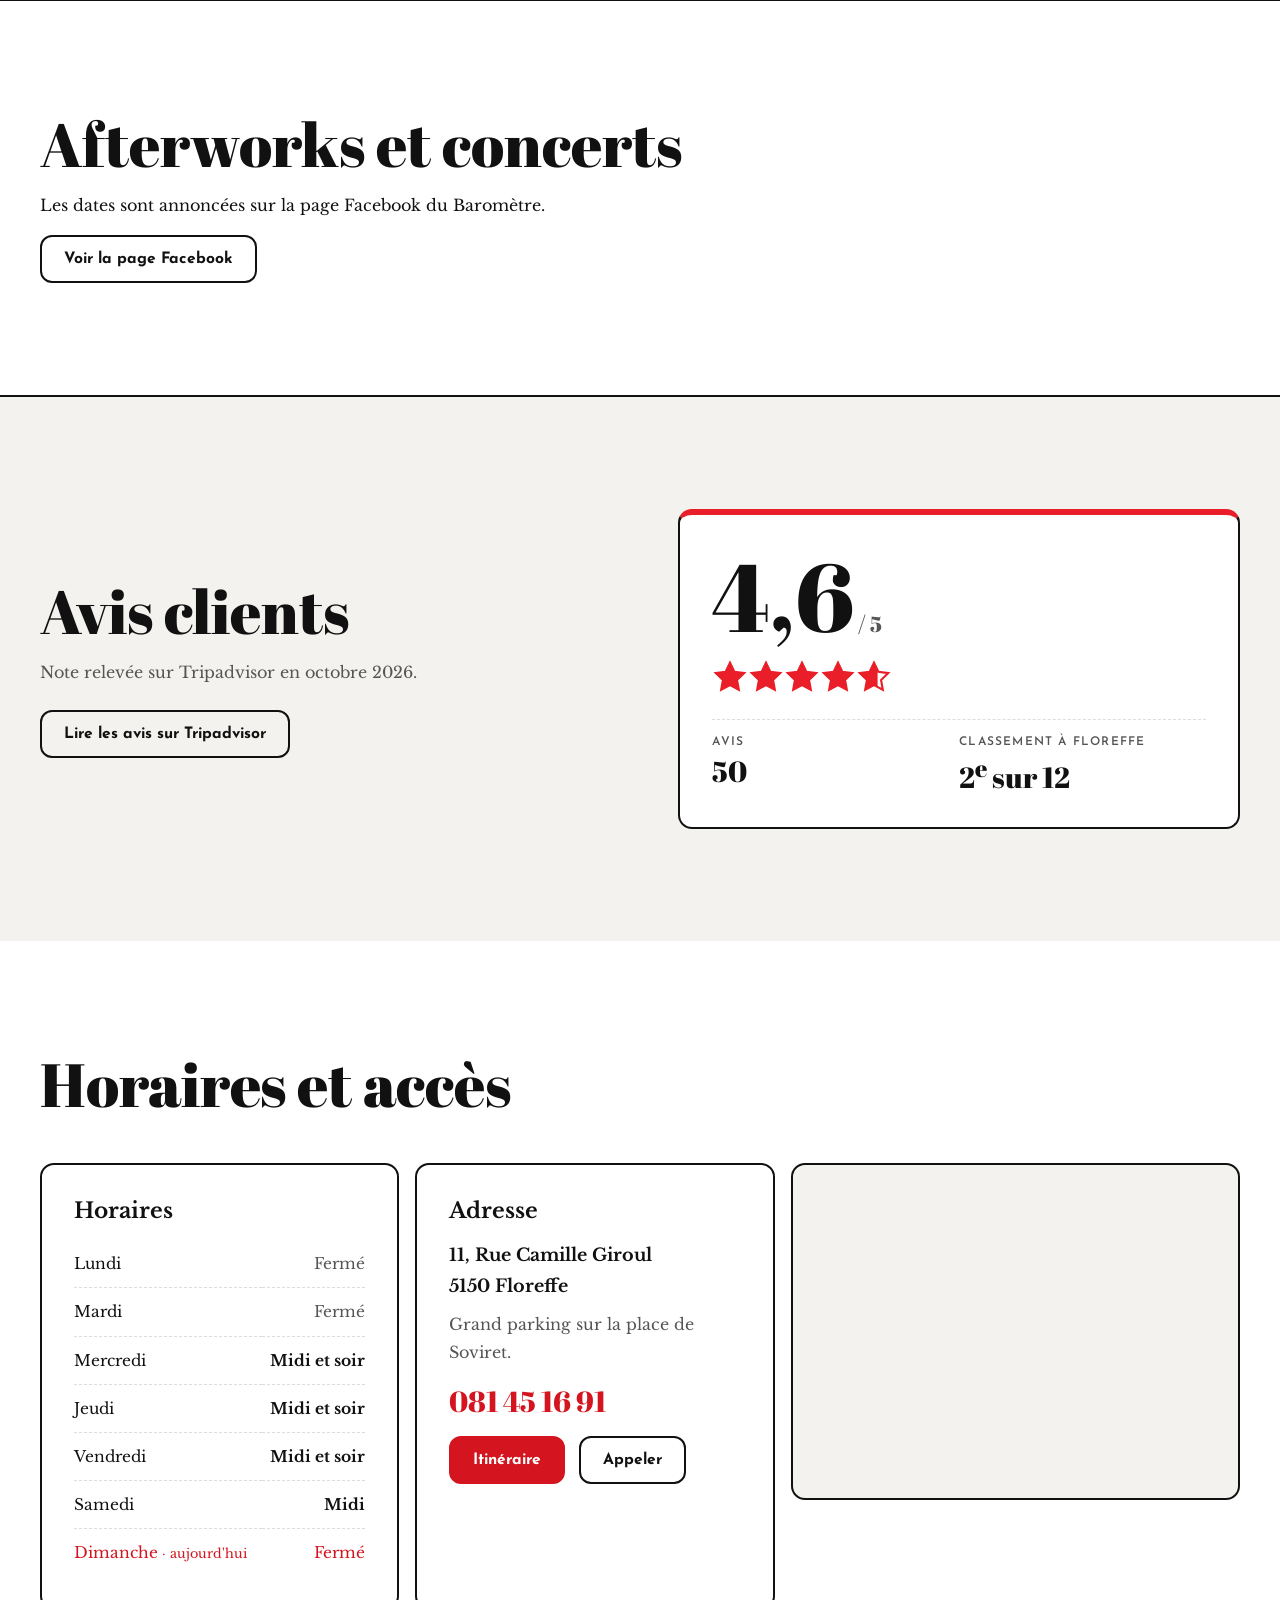
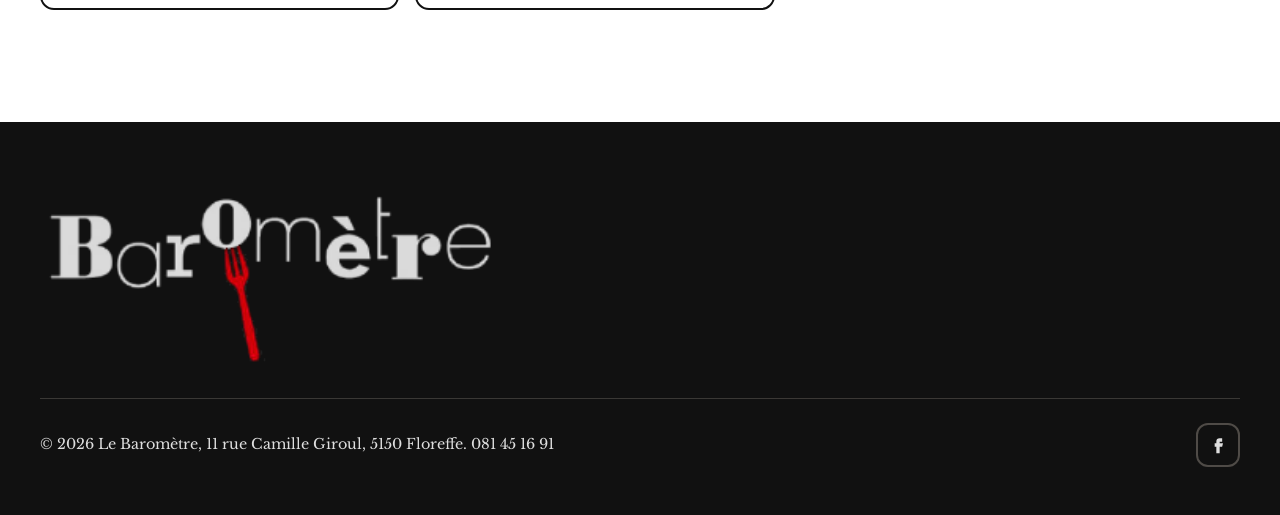
==== commit 0d83eb49: "Section avis clients (note Tripadvisor vérifiée) 4,6 / 5, 50 avis, 2e sur 12 à Floreffe, relevé en o" ====
--- a/index.html
+++ b/index.html
@@ -11,7 +11,7 @@
   <link rel="preconnect" href="https://fonts.googleapis.com">
   <link rel="preconnect" href="https://fonts.gstatic.com" crossorigin>
   <link href="https://fonts.googleapis.com/css2?family=Abril+Fatface&family=Josefin+Sans:wght@400;600;700&family=Libre+Baskerville:ital,wght@0,400;0,700;1,400&display=swap" rel="stylesheet">
-  <link rel="stylesheet" href="styles.css?v=8">
+  <link rel="stylesheet" href="styles.css?v=10">
 </head>
 <body>
   <a class="skip" href="#main">Aller au contenu</a>
@@ -185,7 +185,34 @@
       </div>
     </section>
 
-        <section class="section section--paper" id="infos" aria-labelledby="infos-title">
+    <section class="section section--paper" id="avis" aria-labelledby="avis-title">
+      <div class="wrap avis">
+        <div>
+          <h2 id="avis-title" class="h2">Avis clients</h2>
+          <p class="muted measure">Note relevée sur Tripadvisor en octobre 2026.</p>
+          <a class="btn btn--outline" href="https://www.tripadvisor.fr/Restaurant_Review-g2028046-d12707262-Reviews-Barometre-Floreffe_The_Ardennes_Wallonia.html" target="_blank" rel="noopener">Lire les avis sur Tripadvisor</a>
+        </div>
+        <div class="rating">
+          <p class="rating__score"><span>4,6</span> / 5</p>
+          <div class="stars" role="img" aria-label="Note de 4,6 sur 5">
+            <svg viewBox="0 0 120 24" aria-hidden="true">
+              <defs>
+                <path id="star" d="M12 2.5l2.9 6 6.6.9-4.8 4.6 1.2 6.5L12 17.4l-5.9 3.1 1.2-6.5L2.5 9.4l6.6-.9z"/>
+                <clipPath id="stars-fill"><rect width="110.4" height="24"/></clipPath>
+              </defs>
+              <g fill="none" stroke="currentColor" stroke-width="1.4"><use href="#star"/><use href="#star" x="24"/><use href="#star" x="48"/><use href="#star" x="72"/><use href="#star" x="96"/></g>
+              <g fill="currentColor" clip-path="url(#stars-fill)"><use href="#star"/><use href="#star" x="24"/><use href="#star" x="48"/><use href="#star" x="72"/><use href="#star" x="96"/></g>
+            </svg>
+          </div>
+          <dl class="rating__facts">
+            <div><dt>Avis</dt><dd>50</dd></div>
+            <div><dt>Classement à Floreffe</dt><dd>2<sup>e</sup> sur 12</dd></div>
+          </dl>
+        </div>
+      </div>
+    </section>
+
+    <section class="section" id="infos" aria-labelledby="infos-title">
       <div class="wrap">
         <h2 id="infos-title" class="h2 head">Horaires et accès</h2>
         <div class="infos">
@@ -249,6 +276,6 @@
     </a>
   </nav>
 
-  <script src="main.js?v=8"></script>
+  <script src="main.js?v=10"></script>
 </body>
 </html>
--- a/styles.css
+++ b/styles.css
@@ -281,19 +281,19 @@
 .menu[open] { display: flex; flex-direction: column; animation: menu-in 240ms var(--ease); }
 .menu::backdrop { background: rgba(17, 17, 17, .6); }
 @keyframes menu-in { from { opacity: 0; transform: translateY(16px); } }
-.menu__head { display: flex; align-items: center; gap: var(--space-2); padding: 18px 20px; border-bottom: 2px solid var(--fg); }
+.menu__head { flex: none; display: flex; align-items: center; gap: var(--space-2); padding: 18px 20px; border-bottom: 2px solid var(--fg); }
 .menu__logo { width: 96px; height: auto; flex: none; }
 .menu__title { font: 400 1.8rem/1 var(--display); }
 .menu__sub { margin: 4px 0 0; font: 600 .78rem var(--label); letter-spacing: .08em; text-transform: uppercase; color: var(--muted); }
 .menu__close { margin-left: auto; flex: none; }
-.menu__nav { display: flex; gap: 8px; overflow-x: auto; padding: 12px 20px; border-bottom: 1px solid var(--border); scrollbar-width: none; }
+.menu__nav { flex: none; display: flex; align-items: center; gap: 8px; overflow-x: auto; overflow-y: hidden; padding: 12px 20px; border-bottom: 1px solid var(--border); scrollbar-width: none; }
 .menu__nav a {
-  flex: none; min-height: 40px; display: inline-flex; align-items: center; padding: 0 14px; border: 2px solid var(--fg); border-radius: 999px;
+  flex: none; height: 40px; display: inline-flex; align-items: center; justify-content: center; padding: 3px 16px 0; line-height: 1; border: 2px solid var(--fg); border-radius: 999px;
   font: 700 .82rem var(--label); letter-spacing: .06em; text-transform: uppercase; text-decoration: none;
   transition: background-color var(--dur), color var(--dur);
 }
 .menu__nav a:hover { background: var(--fg); color: var(--bg); }
-.menu__body { overflow-y: auto; padding: 8px 20px 24px; overscroll-behavior: contain; }
+.menu__body { flex: 1 1 auto; min-height: 0; overflow-y: auto; padding: 8px 20px 24px; overscroll-behavior: contain; }
 .menu__cat { padding-top: 20px; }
 .menu__cat h3 {
   display: flex; align-items: baseline; flex-wrap: wrap; gap: 10px; color: var(--primary);
@@ -311,7 +311,7 @@
 .dish--star .dish__name { color: var(--primary); }
 .dish--extra { border-bottom: 0; }
 .menu__note { margin-top: var(--space-3); font-style: italic; color: var(--muted); }
-.menu__foot { padding: 14px 20px; border-top: 2px solid var(--fg); display: flex; justify-content: flex-end; }
+.menu__foot { flex: none; padding: 14px 20px; border-top: 2px solid var(--fg); display: flex; justify-content: flex-end; }
 .menu__foot .btn { }
 
 @media (max-width: 1024px) { .carte-intro { grid-template-columns: 1fr; } }
@@ -320,3 +320,17 @@
   .menu__foot .btn { width: 100%; }
   .dish__price { font-size: 1.1rem; }
 }
+
+/* ---------- Avis ---------- */
+.avis { display: grid; grid-template-columns: 1fr 1fr; gap: clamp(32px, 6vw, 96px); align-items: center; }
+.avis .btn { margin-top: var(--space-1); }
+.rating { background: var(--surface); border: 2px solid var(--fg); border-top: 6px solid var(--accent); border-radius: var(--radius); padding: var(--space-4); }
+.rating__score { font: 400 1.4rem/1 var(--display); color: var(--muted); margin-bottom: var(--space-2); }
+.rating__score span { font-size: clamp(4rem, 9vw, 6rem); color: var(--fg); }
+.stars { width: 180px; color: var(--accent); margin-bottom: var(--space-3); }
+.stars svg { width: 100%; height: auto; }
+.rating__facts { display: grid; grid-template-columns: 1fr 1fr; margin: 0; border-top: 1px dashed var(--border); }
+.rating__facts div { padding-top: var(--space-2); }
+.rating__facts dt { font: 600 .75rem var(--label); letter-spacing: .1em; text-transform: uppercase; color: var(--muted); }
+.rating__facts dd { margin: 4px 0 0; font: 400 1.8rem var(--display); }
+@media (max-width: 1024px) { .avis { grid-template-columns: 1fr; } }
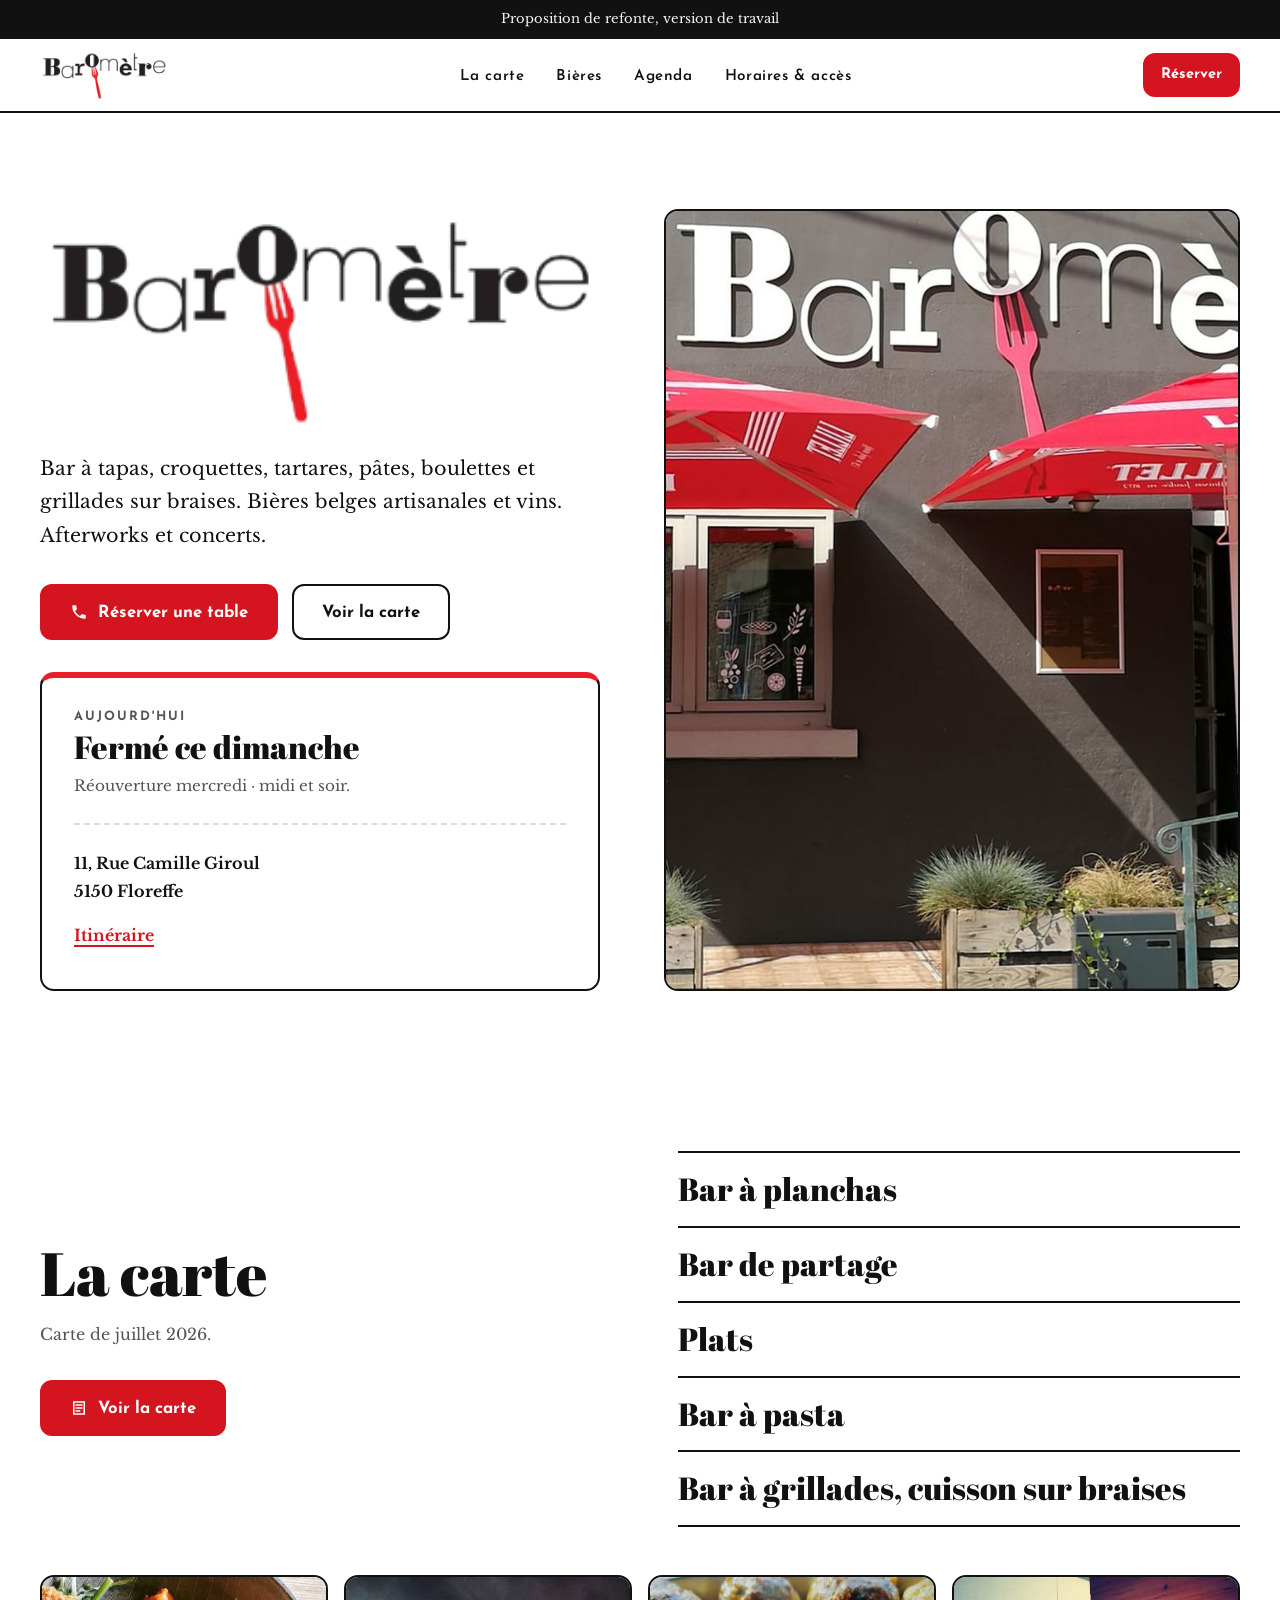
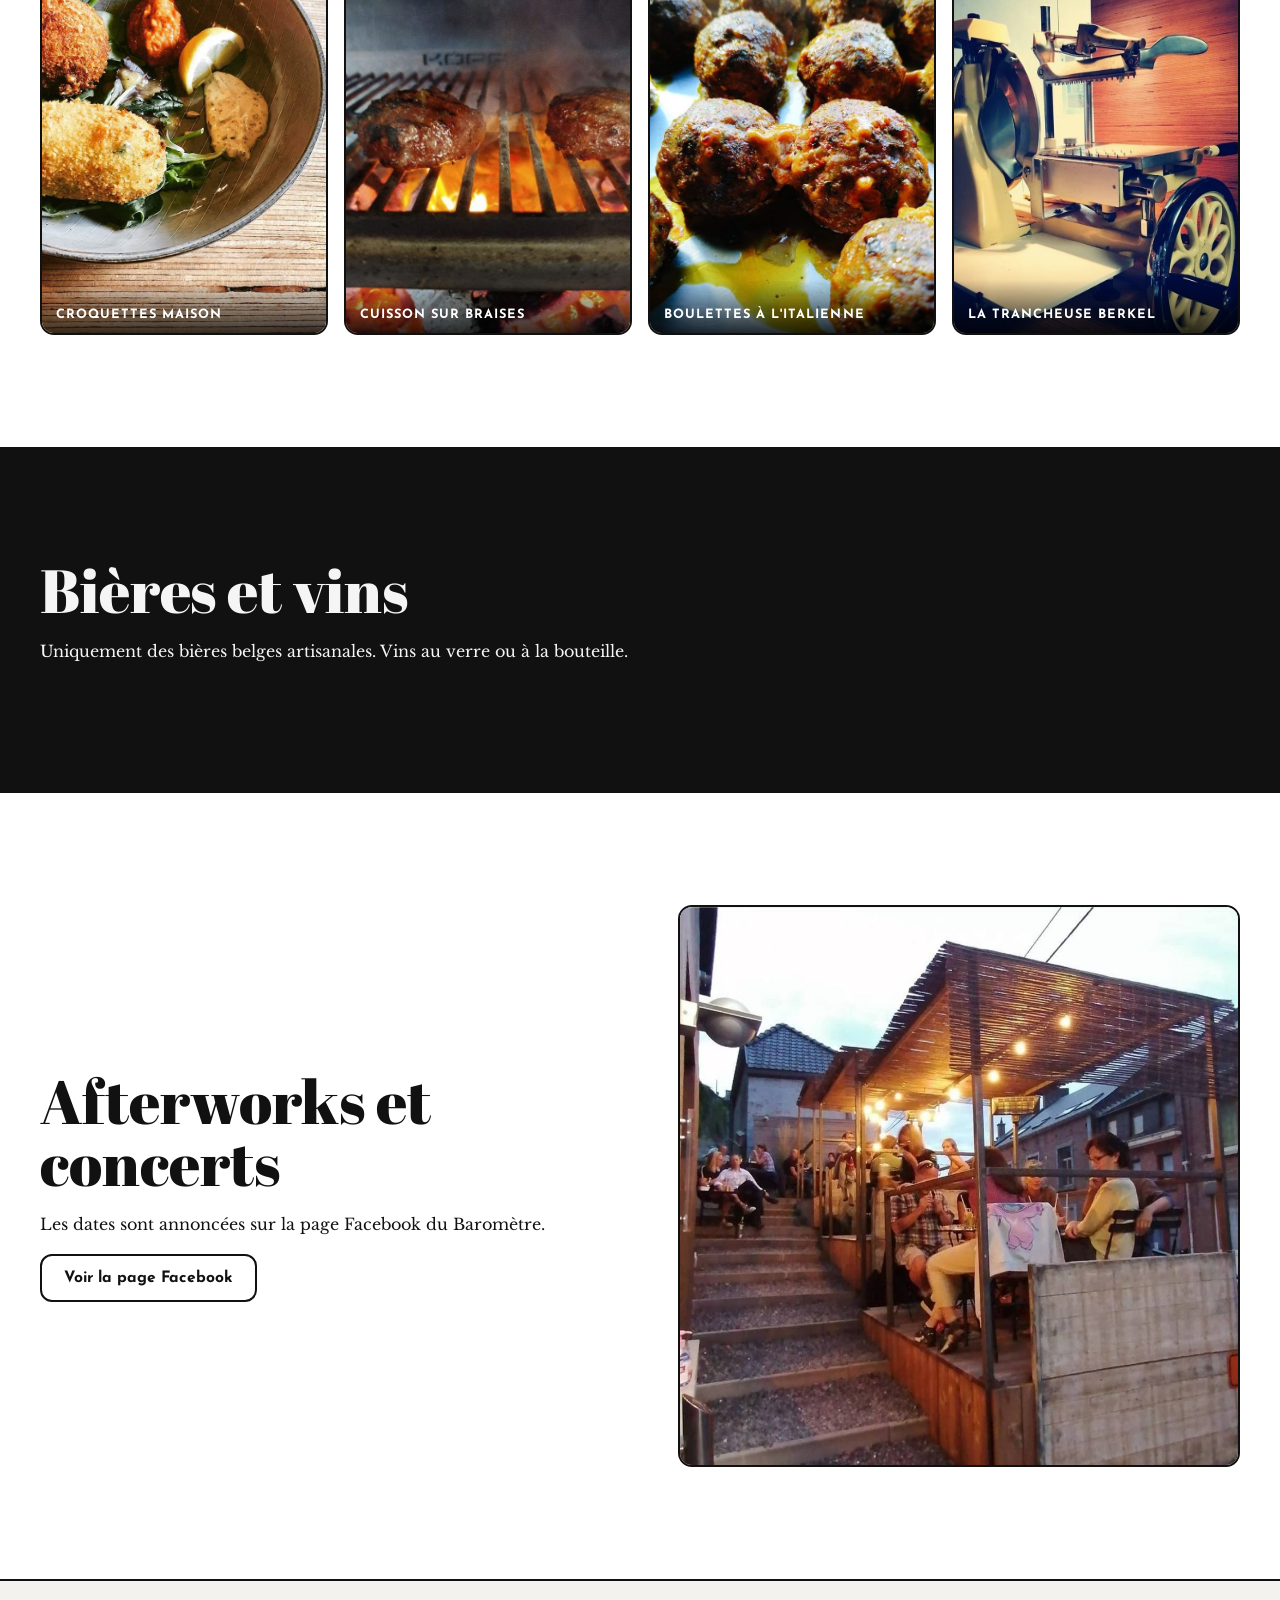
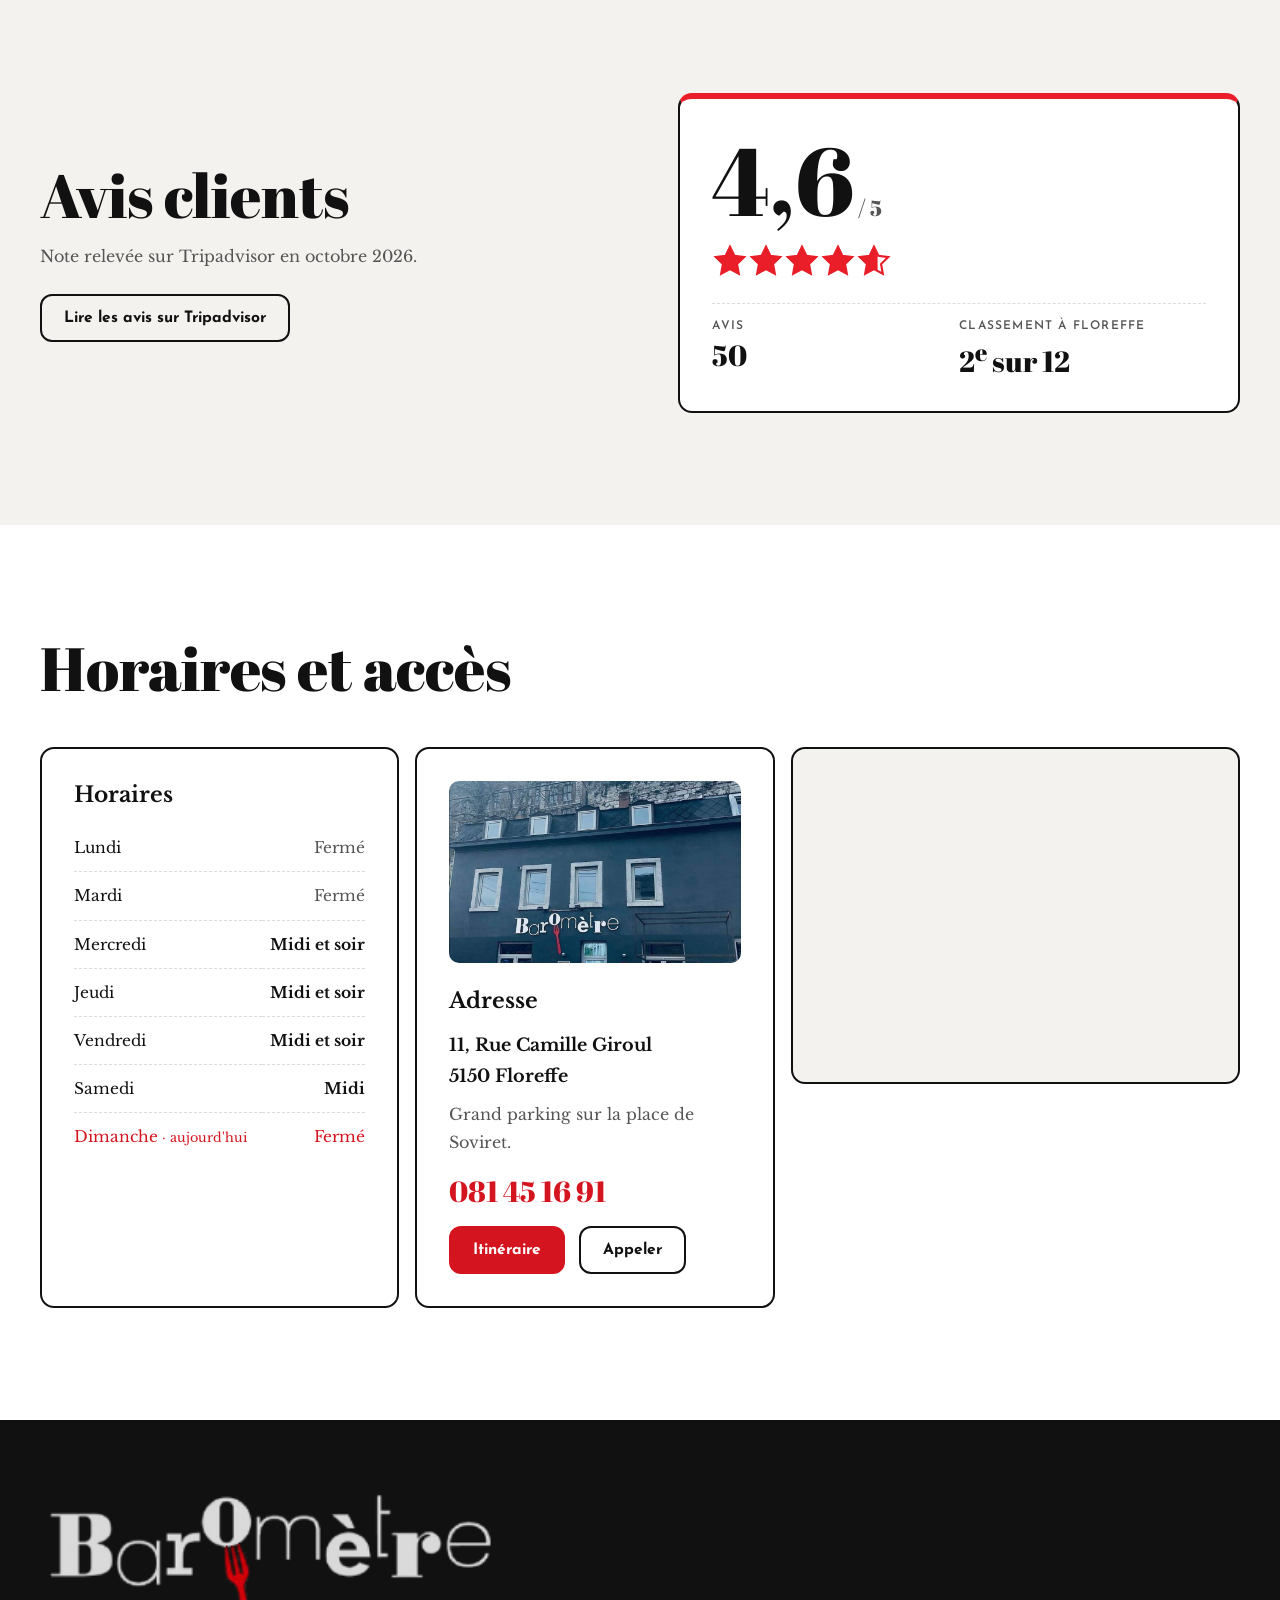
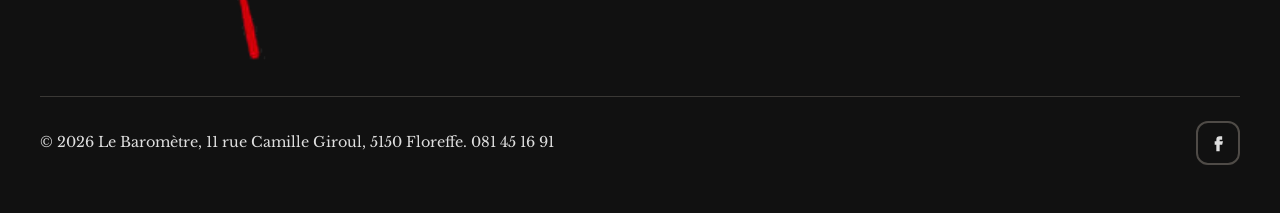
==== commit 3d1af4b6: "Photos du restaurant (site officiel, avec son accord) Façade en page d'accueil, galerie de plats (cr" ====
--- a/index.html
+++ b/index.html
@@ -11,7 +11,7 @@
   <link rel="preconnect" href="https://fonts.googleapis.com">
   <link rel="preconnect" href="https://fonts.gstatic.com" crossorigin>
   <link href="https://fonts.googleapis.com/css2?family=Abril+Fatface&family=Josefin+Sans:wght@400;600;700&family=Libre+Baskerville:ital,wght@0,400;0,700;1,400&display=swap" rel="stylesheet">
-  <link rel="stylesheet" href="styles.css?v=10">
+  <link rel="stylesheet" href="styles.css?v=12">
 </head>
 <body>
   <a class="skip" href="#main">Aller au contenu</a>
@@ -40,7 +40,7 @@
   </header>
 
   <main id="main">
-        <section class="hero" aria-labelledby="hero-title">
+    <section class="hero" aria-labelledby="hero-title">
       <div class="wrap hero__grid">
         <div class="hero__copy">
           <h1 id="hero-title" class="hero__logo">
@@ -63,9 +63,13 @@
           <p class="today__addr">11, Rue Camille Giroul<br>5150 Floreffe</p>
           <a class="link" href="https://www.google.com/maps/search/?api=1&query=11+Rue+Camille+Giroul+5150+Floreffe" target="_blank" rel="noopener">Itinéraire</a>
         </aside>
-      </div>    </section>
-
-        <section class="section" id="carte" aria-labelledby="carte-title">
+        <figure class="hero__photo">
+          <img src="img/facade.jpg" alt="La façade du Baromètre avec son enseigne et ses parasols rouges" width="1400" height="944" fetchpriority="high">
+        </figure>
+      </div>
+    </section>
+
+    <section class="section" id="carte" aria-labelledby="carte-title">
       <div class="wrap carte-intro">
         <div>
           <h2 id="carte-title" class="h2">La carte</h2>
@@ -83,9 +87,15 @@
           <li>Bar à grillades, cuisson sur braises</li>
         </ul>
       </div>
-    </section>
-
-        <dialog class="menu" id="la-carte" aria-labelledby="menu-title">
+      <div class="wrap gallery">
+        <figure><img src="img/croquettes.jpg" alt="Croquettes maison, salade et mayonnaise aux herbes" width="900" height="829" loading="lazy"><figcaption>Croquettes maison</figcaption></figure>
+        <figure><img src="img/grillade.jpg" alt="Deux burgers sur la grille, au-dessus des braises" width="1000" height="750" loading="lazy"><figcaption>Cuisson sur braises</figcaption></figure>
+        <figure><img src="img/boulettes.jpg" alt="Boulettes au cœur de mozzarella" width="1000" height="750" loading="lazy"><figcaption>Boulettes à l'italienne</figcaption></figure>
+        <figure><img src="img/trancheuse.jpg" alt="La trancheuse Berkel du bar" width="900" height="888" loading="lazy"><figcaption>La trancheuse Berkel</figcaption></figure>
+      </div>
+    </section>
+
+    <dialog class="menu" id="la-carte" aria-labelledby="menu-title">
       <div class="menu__head">
         <img class="menu__logo" src="img/logo-dark.png" alt="" width="292" height="114">
         <div>
@@ -170,18 +180,21 @@
       </div>
     </dialog>
 
-        <section class="section section--dark" id="comptoir" aria-labelledby="comptoir-title">
+    <section class="section section--dark" id="comptoir" aria-labelledby="comptoir-title">
       <div class="wrap">
         <h2 id="comptoir-title" class="h2">Bières et vins</h2>
         <p class="measure">Uniquement des bières belges artisanales. Vins au verre ou à la bouteille.</p>
       </div>
     </section>
 
-        <section class="section" id="agenda" aria-labelledby="agenda-title">
-      <div class="wrap">
+    <section class="section" id="agenda" aria-labelledby="agenda-title">
+      <div class="wrap split-photo">
+        <div>
         <h2 id="agenda-title" class="h2">Afterworks et concerts</h2>
         <p class="measure">Les dates sont annoncées sur la page Facebook du Baromètre.</p>
         <a class="btn btn--outline" href="https://facebook.com/barometrefloreffe" target="_blank" rel="noopener">Voir la page Facebook</a>
+        </div>
+        <figure class="photo"><img src="img/terrasse-soir.jpg" alt="La terrasse en soirée, sous les guirlandes lumineuses" width="1000" height="991" loading="lazy"></figure>
       </div>
     </section>
 
@@ -232,6 +245,7 @@
             </table>
           </div>
           <div class="card">
+            <img class="card__photo" src="img/batiment.jpg" alt="Le bâtiment du Baromètre vu de la rue" width="1000" height="978" loading="lazy">
             <h3>Adresse</h3>
             <address>11, Rue Camille Giroul<br>5150 Floreffe</address>
             <p class="muted">Grand parking sur la place de Soviret.</p>
@@ -276,6 +290,6 @@
     </a>
   </nav>
 
-  <script src="main.js?v=10"></script>
+  <script src="main.js?v=12"></script>
 </body>
 </html>
--- a/styles.css
+++ b/styles.css
@@ -334,3 +334,34 @@
 .rating__facts dt { font: 600 .75rem var(--label); letter-spacing: .1em; text-transform: uppercase; color: var(--muted); }
 .rating__facts dd { margin: 4px 0 0; font: 400 1.8rem var(--display); }
 @media (max-width: 1024px) { .avis { grid-template-columns: 1fr; } }
+
+/* ---------- Photos ---------- */
+figure { margin: 0; }
+.hero__grid { grid-template-columns: 1fr 1.15fr; grid-template-areas: "copy photo" "today photo"; align-items: start; row-gap: var(--space-4); }
+.hero__copy { grid-area: copy; }
+.today { grid-area: today; }
+.hero__photo { grid-area: photo; align-self: stretch; border: 2px solid var(--fg); border-radius: var(--radius); overflow: hidden; min-height: 420px; background: var(--paper); }
+.hero__photo img { width: 100%; height: 100%; object-fit: cover; object-position: 50% 30%; display: block; }
+
+.gallery { display: grid; grid-template-columns: repeat(4, 1fr); gap: 16px; margin-top: var(--space-6); }
+.gallery figure { position: relative; border: 2px solid var(--fg); border-radius: var(--radius); overflow: hidden; aspect-ratio: 4 / 5; background: var(--paper); }
+.gallery img { width: 100%; height: 100%; object-fit: cover; display: block; transition: transform 400ms var(--ease); }
+.gallery figure:hover img { transform: scale(1.04); }
+.gallery figcaption {
+  position: absolute; left: 0; right: 0; bottom: 0; padding: 28px 14px 12px;
+  background: linear-gradient(to top, rgba(0, 0, 0, .78), rgba(0, 0, 0, 0));
+  color: #fff; font: 700 .8rem var(--label); letter-spacing: .08em; text-transform: uppercase;
+}
+
+.split-photo { display: grid; grid-template-columns: 1fr 1fr; gap: clamp(32px, 6vw, 96px); align-items: center; }
+.photo { border: 2px solid var(--fg); border-radius: var(--radius); overflow: hidden; aspect-ratio: 1 / 1; background: var(--paper); }
+.photo img { width: 100%; height: 100%; object-fit: cover; display: block; }
+.card__photo { width: 100%; height: auto; aspect-ratio: 16 / 10; object-fit: cover; object-position: 50% 70%; border-radius: 10px; margin-bottom: var(--space-3); display: block; }
+
+@media (max-width: 1024px) {
+  .hero__grid { grid-template-columns: 1fr; grid-template-areas: "copy" "photo" "today"; }
+  .hero__photo { min-height: 0; aspect-ratio: 3 / 2; }
+  .gallery { grid-template-columns: repeat(2, 1fr); }
+  .split-photo { grid-template-columns: 1fr; }
+}
+@media (prefers-reduced-motion: reduce) { .gallery figure:hover img { transform: none; } }
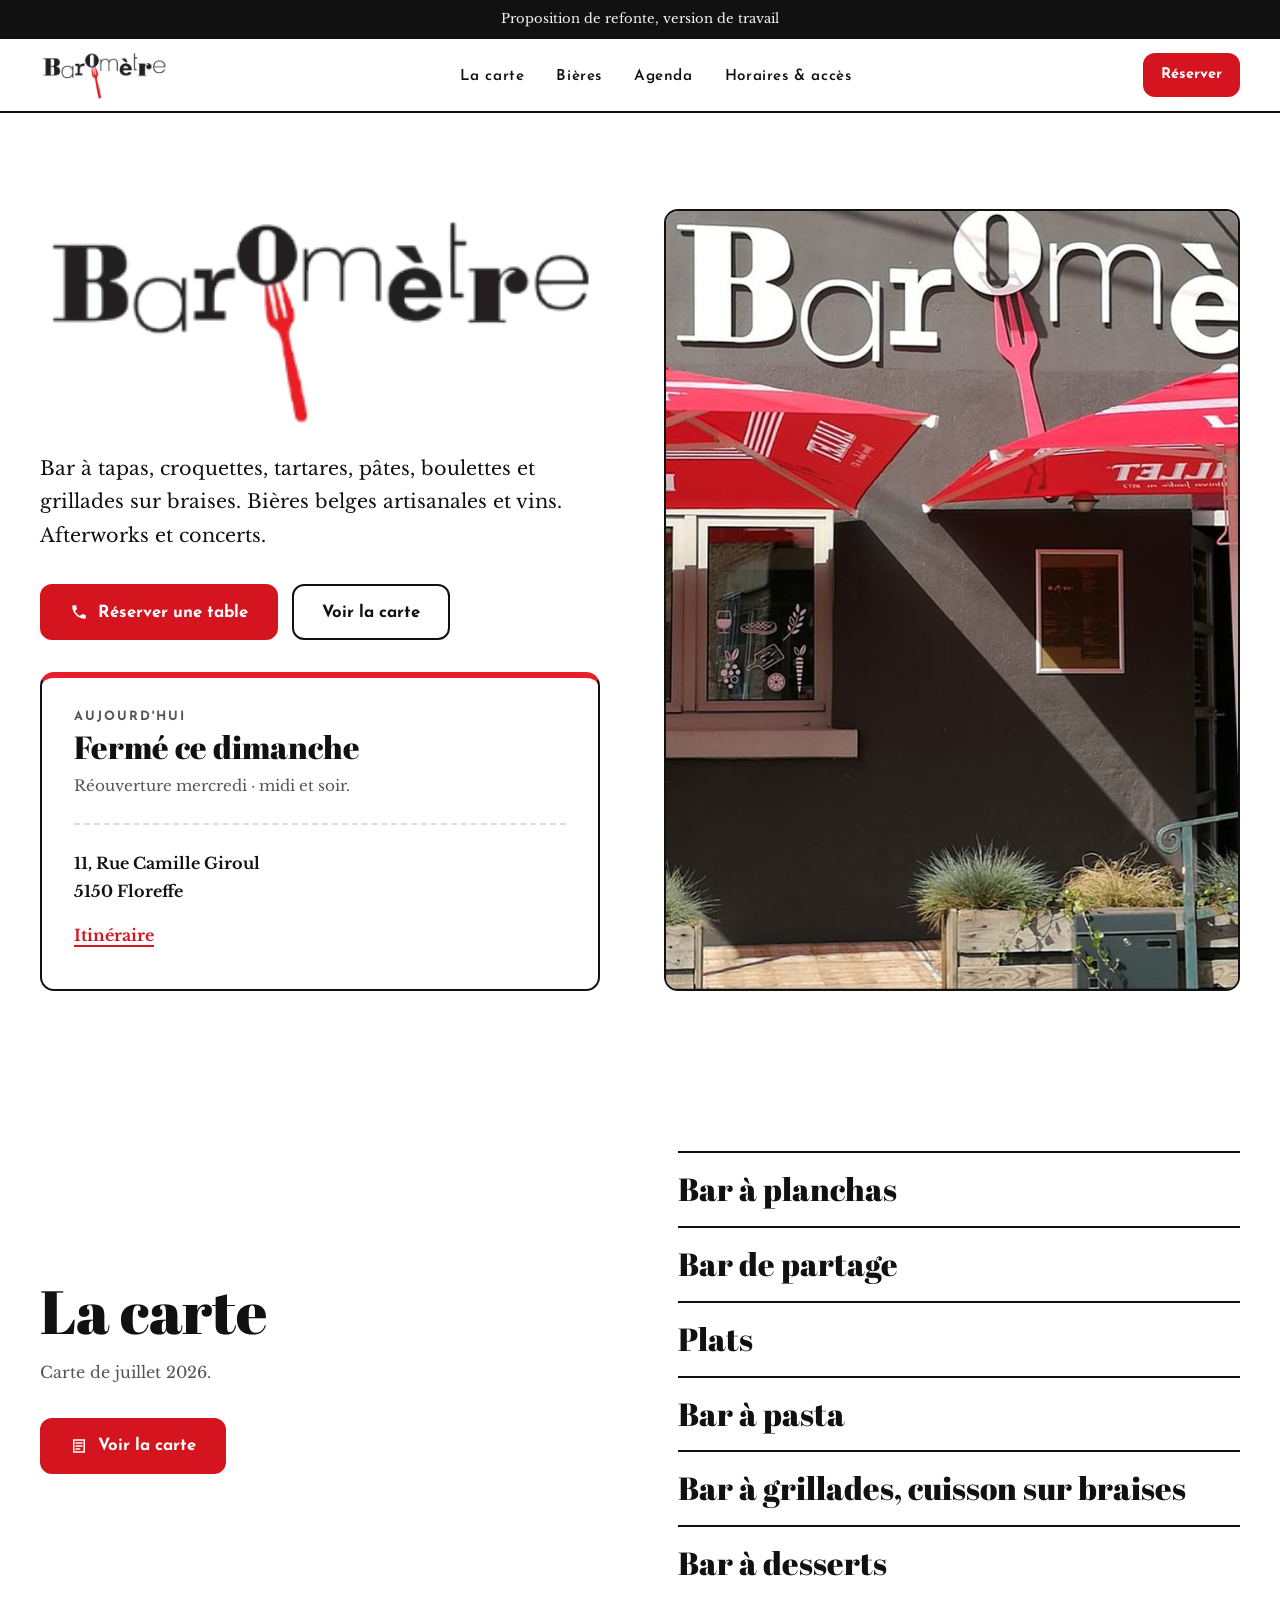
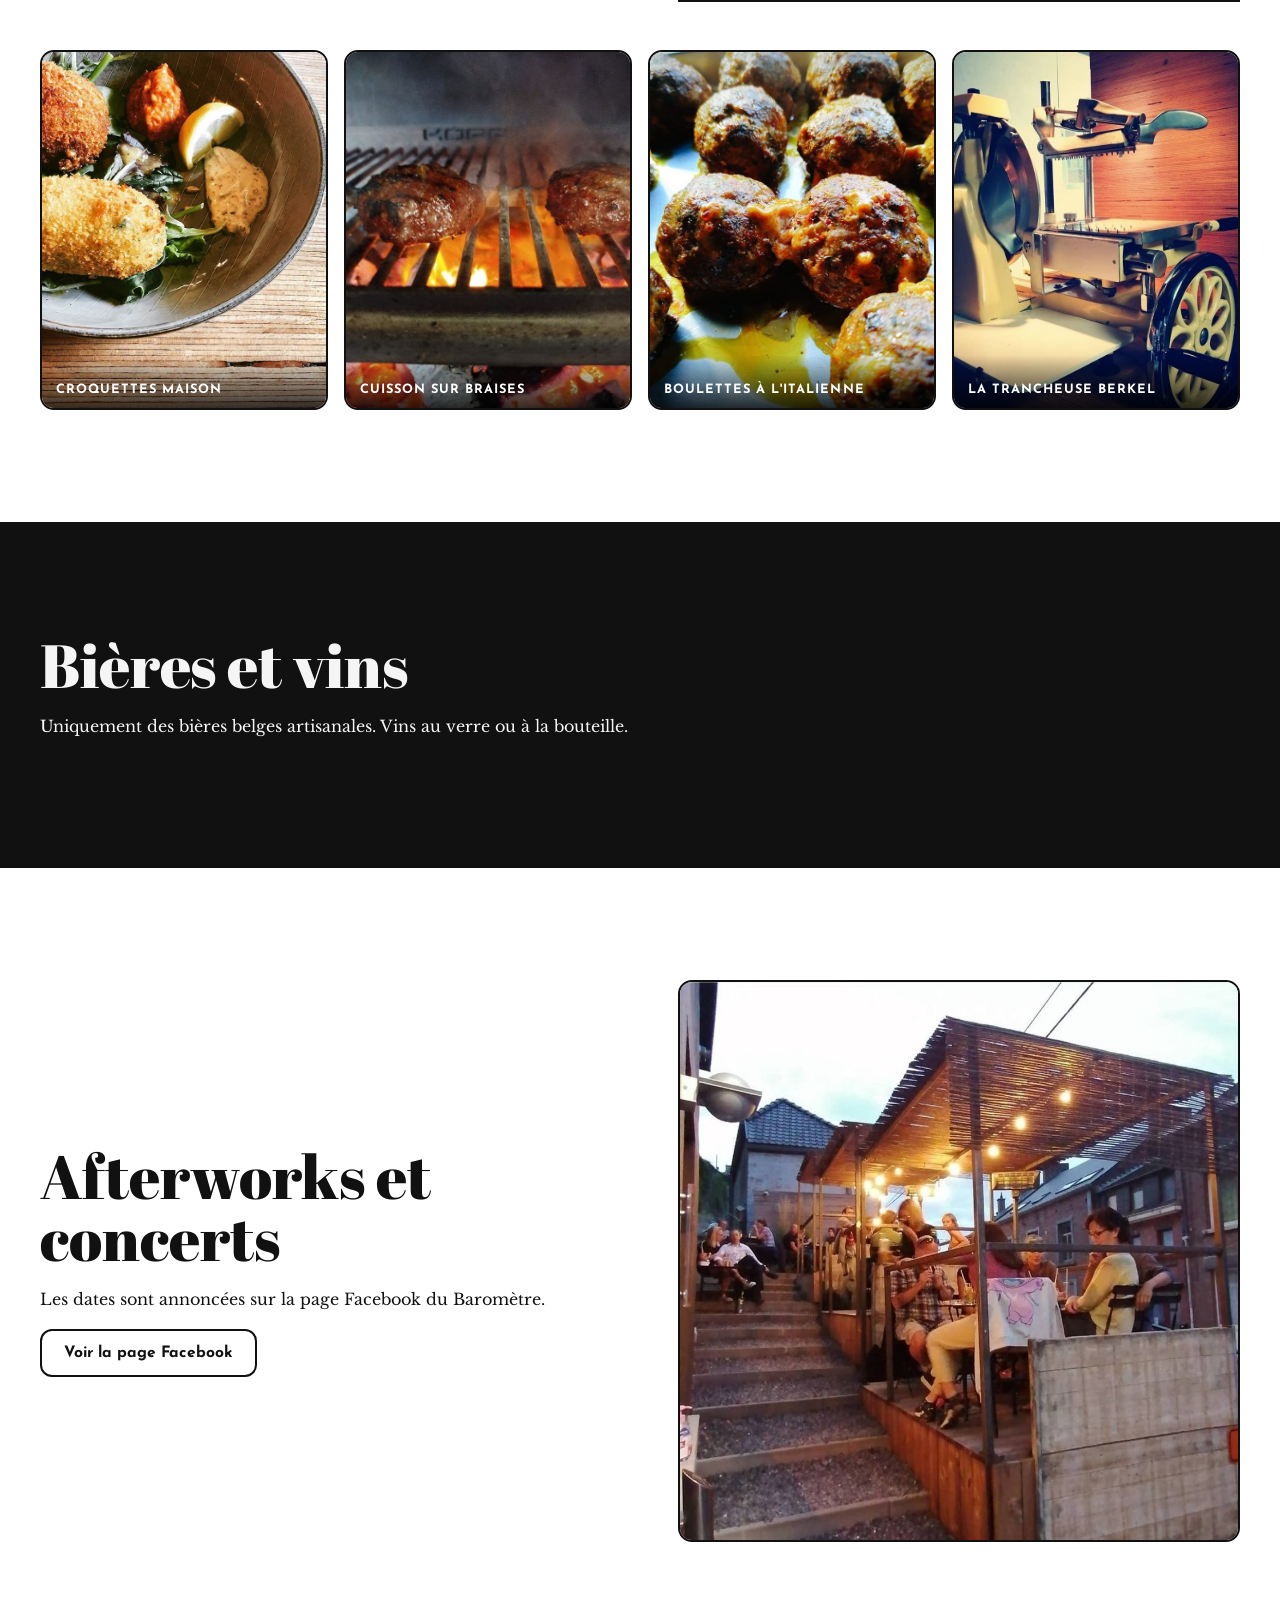
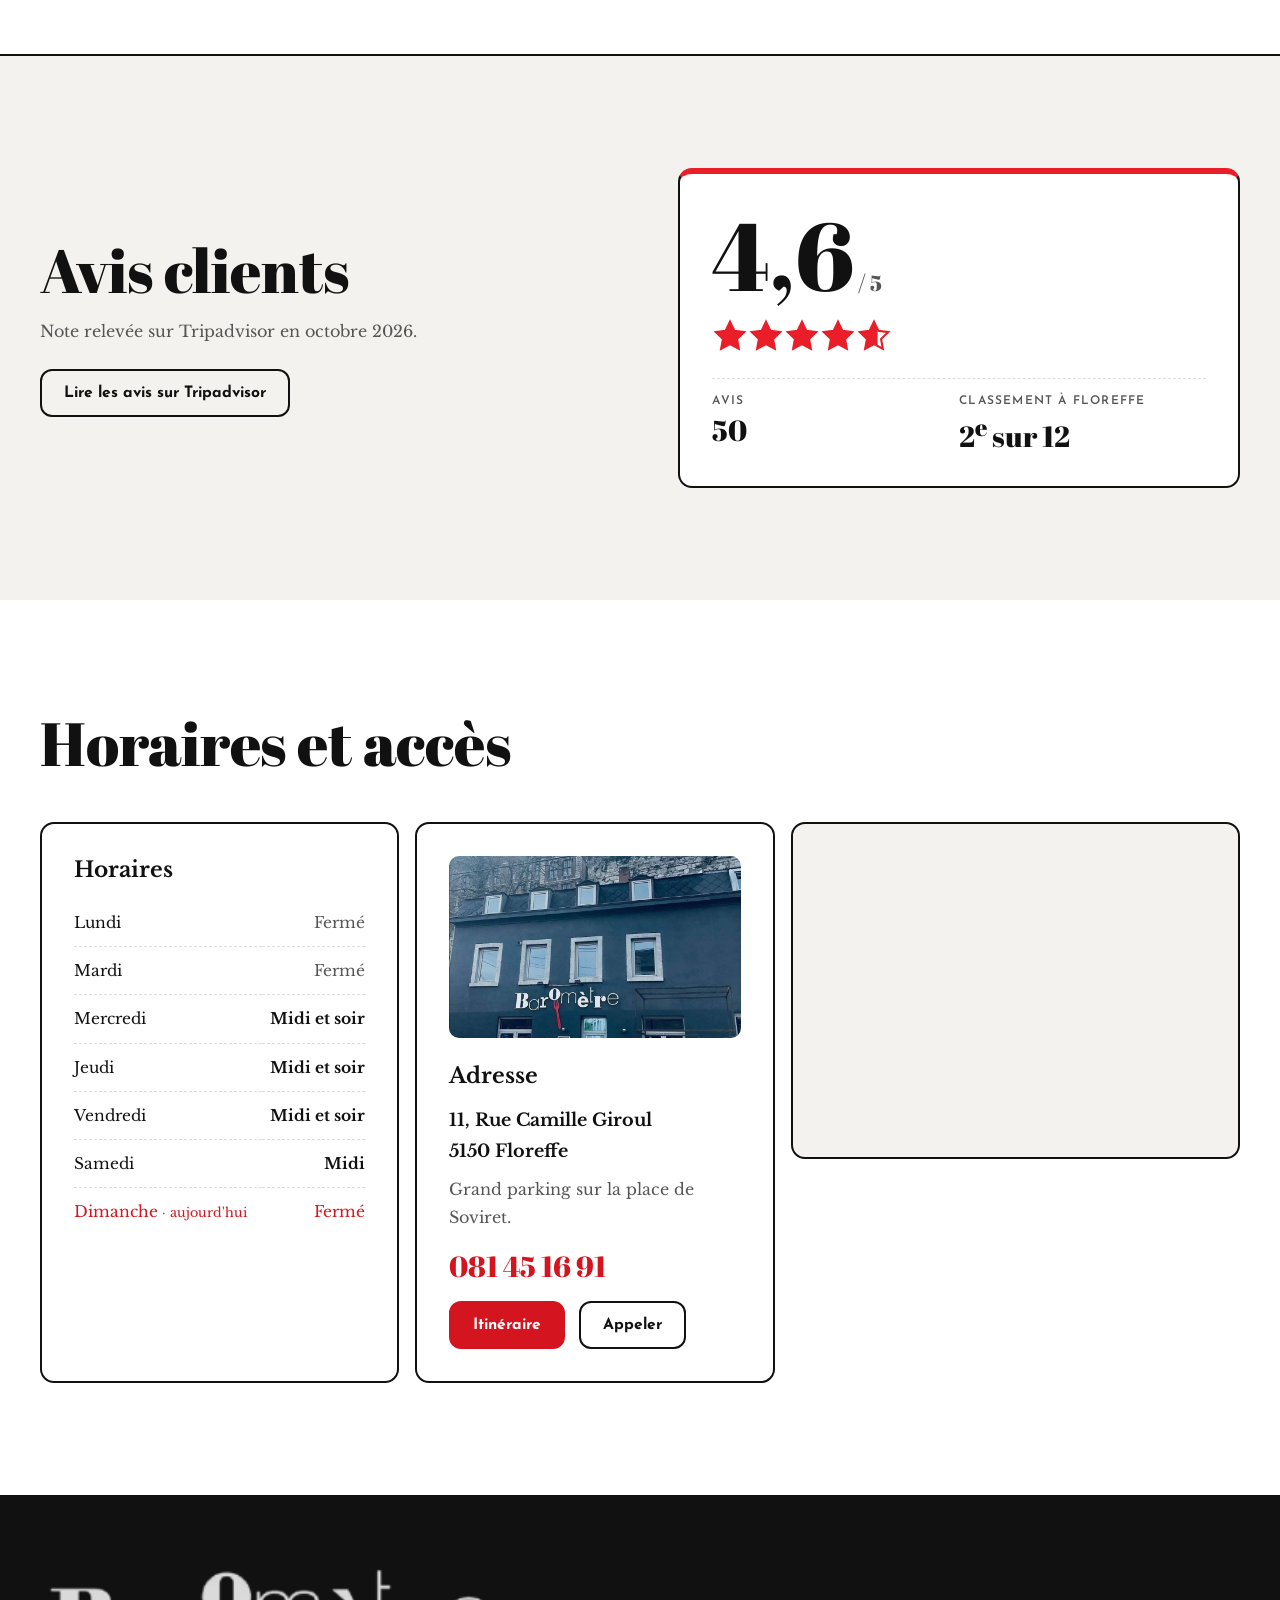
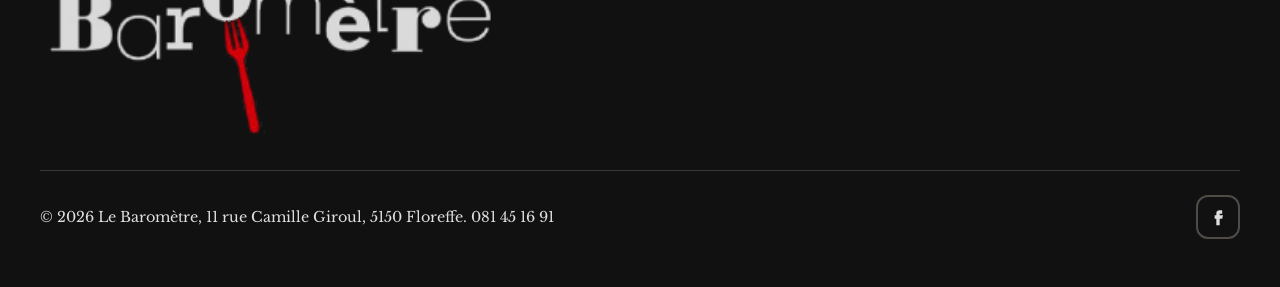
==== commit c49e849e: "Carte : bar à desserts + saut précis vers les rubriques Six desserts avec prix, bouton « Desserts »," ====
--- a/index.html
+++ b/index.html
@@ -11,7 +11,7 @@
   <link rel="preconnect" href="https://fonts.googleapis.com">
   <link rel="preconnect" href="https://fonts.gstatic.com" crossorigin>
   <link href="https://fonts.googleapis.com/css2?family=Abril+Fatface&family=Josefin+Sans:wght@400;600;700&family=Libre+Baskerville:ital,wght@0,400;0,700;1,400&display=swap" rel="stylesheet">
-  <link rel="stylesheet" href="styles.css?v=12">
+  <link rel="stylesheet" href="styles.css?v=14">
 </head>
 <body>
   <a class="skip" href="#main">Aller au contenu</a>
@@ -85,6 +85,7 @@
           <li>Plats</li>
           <li>Bar à pasta</li>
           <li>Bar à grillades, cuisson sur braises</li>
+          <li>Bar à desserts</li>
         </ul>
       </div>
       <div class="wrap gallery">
@@ -113,6 +114,7 @@
         <a href="#m-plats">Plats</a>
         <a href="#m-pasta">Pasta</a>
         <a href="#m-grillades">Grillades</a>
+        <a href="#m-desserts">Desserts</a>
       </nav>
 
       <div class="menu__body">
@@ -172,7 +174,38 @@
             <p class="dish__desc">Béarnaise · Poivre concassé · Sambre &amp; Meuse · Gorgonzola</p></div>
         </section>
 
-        <p class="menu__note">Desserts, bières belges artisanales et vins : demandez la sélection du moment au comptoir.</p>
+        <section class="menu__cat" id="m-desserts" aria-labelledby="m-desserts-t">
+
+          <h3 id="m-desserts-t">Bar à desserts</h3>
+
+          <div class="dish"><p class="dish__name">Madame Blanche <small>et chocolat chaud</small></p><p class="dish__price">11</p></div>
+
+          <div class="dish"><p class="dish__name">Brioche perdue <small>comme dans mon enfance</small></p><p class="dish__price">11,50</p>
+
+            <p class="dish__desc">Pomme au calvados et glace caramel beurre salé</p></div>
+
+          <div class="dish"><p class="dish__name">Moelleux au chocolat <small>cœur fondant</small></p><p class="dish__price">11</p>
+
+            <p class="dish__desc">Crème fraîche et glace caramel beurre salé</p></div>
+
+          <div class="dish"><p class="dish__name">Ananas grillé</p><p class="dish__price">11,50</p>
+
+            <p class="dish__desc">Tranche d'ananas rôtie sur braises, sorbet coco, amandes effilées torréfiées, sorbet citron vert et dulce de leche</p></div>
+
+          <div class="dish"><p class="dish__name">Café ou thé gourmand</p><p class="dish__price">11</p>
+
+            <p class="dish__desc">Assortiment</p></div>
+
+          <div class="dish dish--extra"><p class="dish__name">Coupe Colonel</p><p class="dish__price">11</p>
+
+            <p class="dish__desc">Sorbet citron et vodka</p></div>
+
+        </section>
+
+
+        <p class="menu__note">Bières belges artisanales et vins : demandez la sélection du moment au comptoir.</p>
+
+        <p class="menu__allergens">Certains plats peuvent contenir des allergènes, des conservateurs ou des colorants. En cas d'allergie ou d'intolérance, adressez-vous au serveur.</p>
       </div>
 
       <div class="menu__foot">
@@ -290,6 +323,6 @@
     </a>
   </nav>
 
-  <script src="main.js?v=12"></script>
+  <script src="main.js?v=14"></script>
 </body>
 </html>
--- a/styles.css
+++ b/styles.css
@@ -365,3 +365,5 @@
   .split-photo { grid-template-columns: 1fr; }
 }
 @media (prefers-reduced-motion: reduce) { .gallery figure:hover img { transform: none; } }
+.menu__allergens { margin-top: var(--space-1); font-size: .85rem; color: var(--muted); }
+.menu__cat { scroll-margin-top: 8px; }
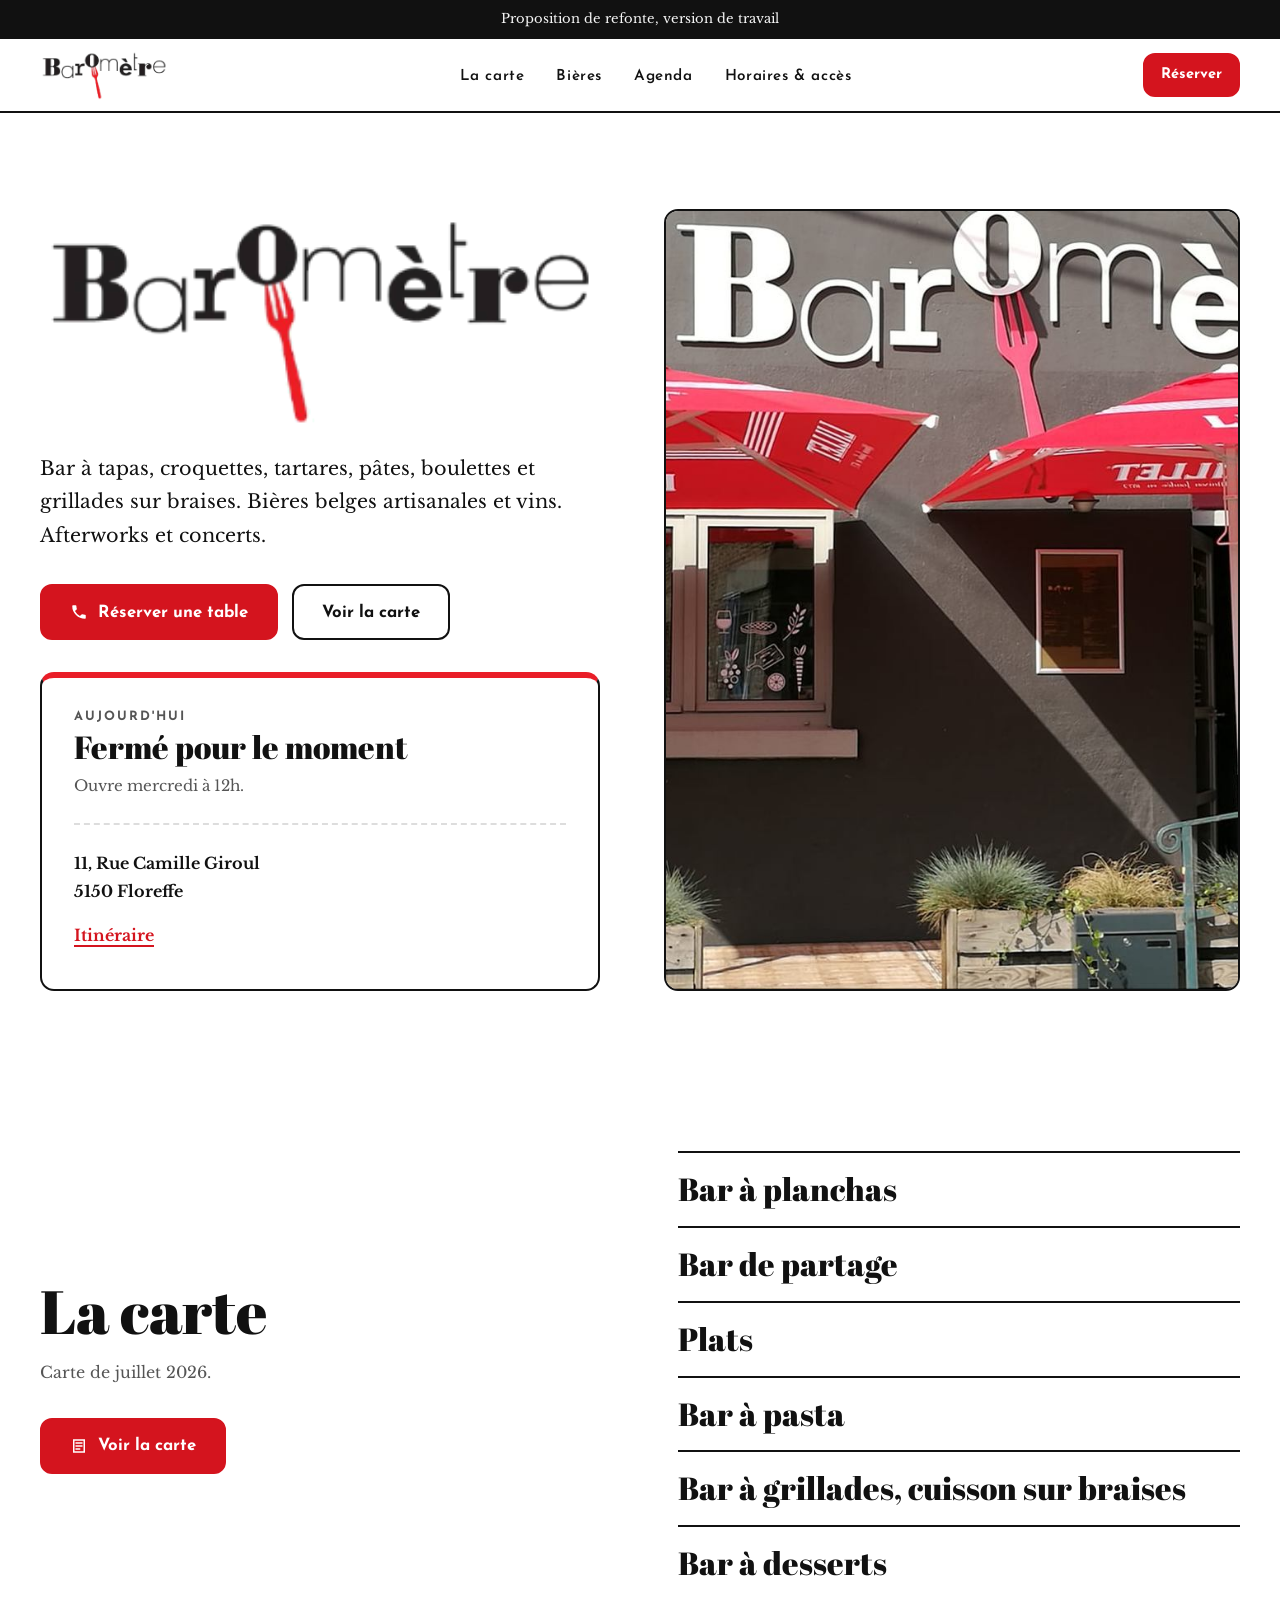
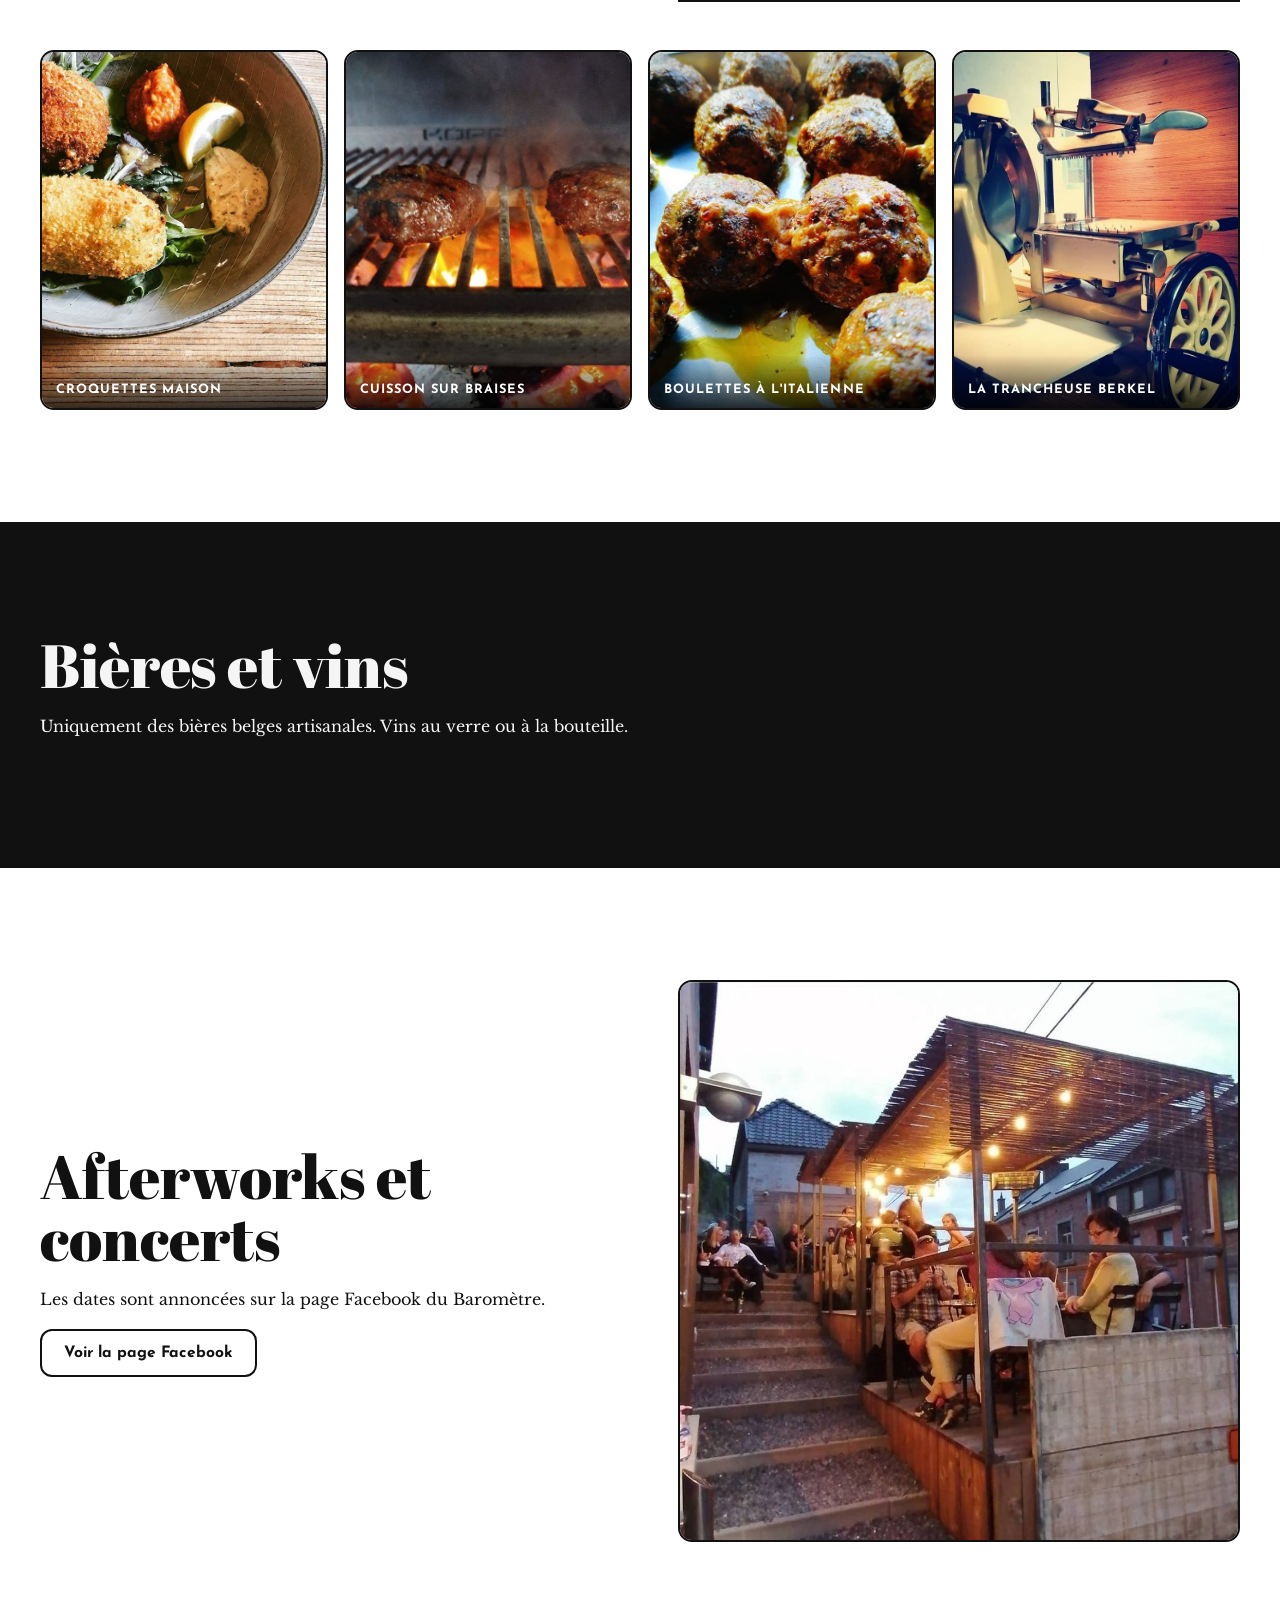
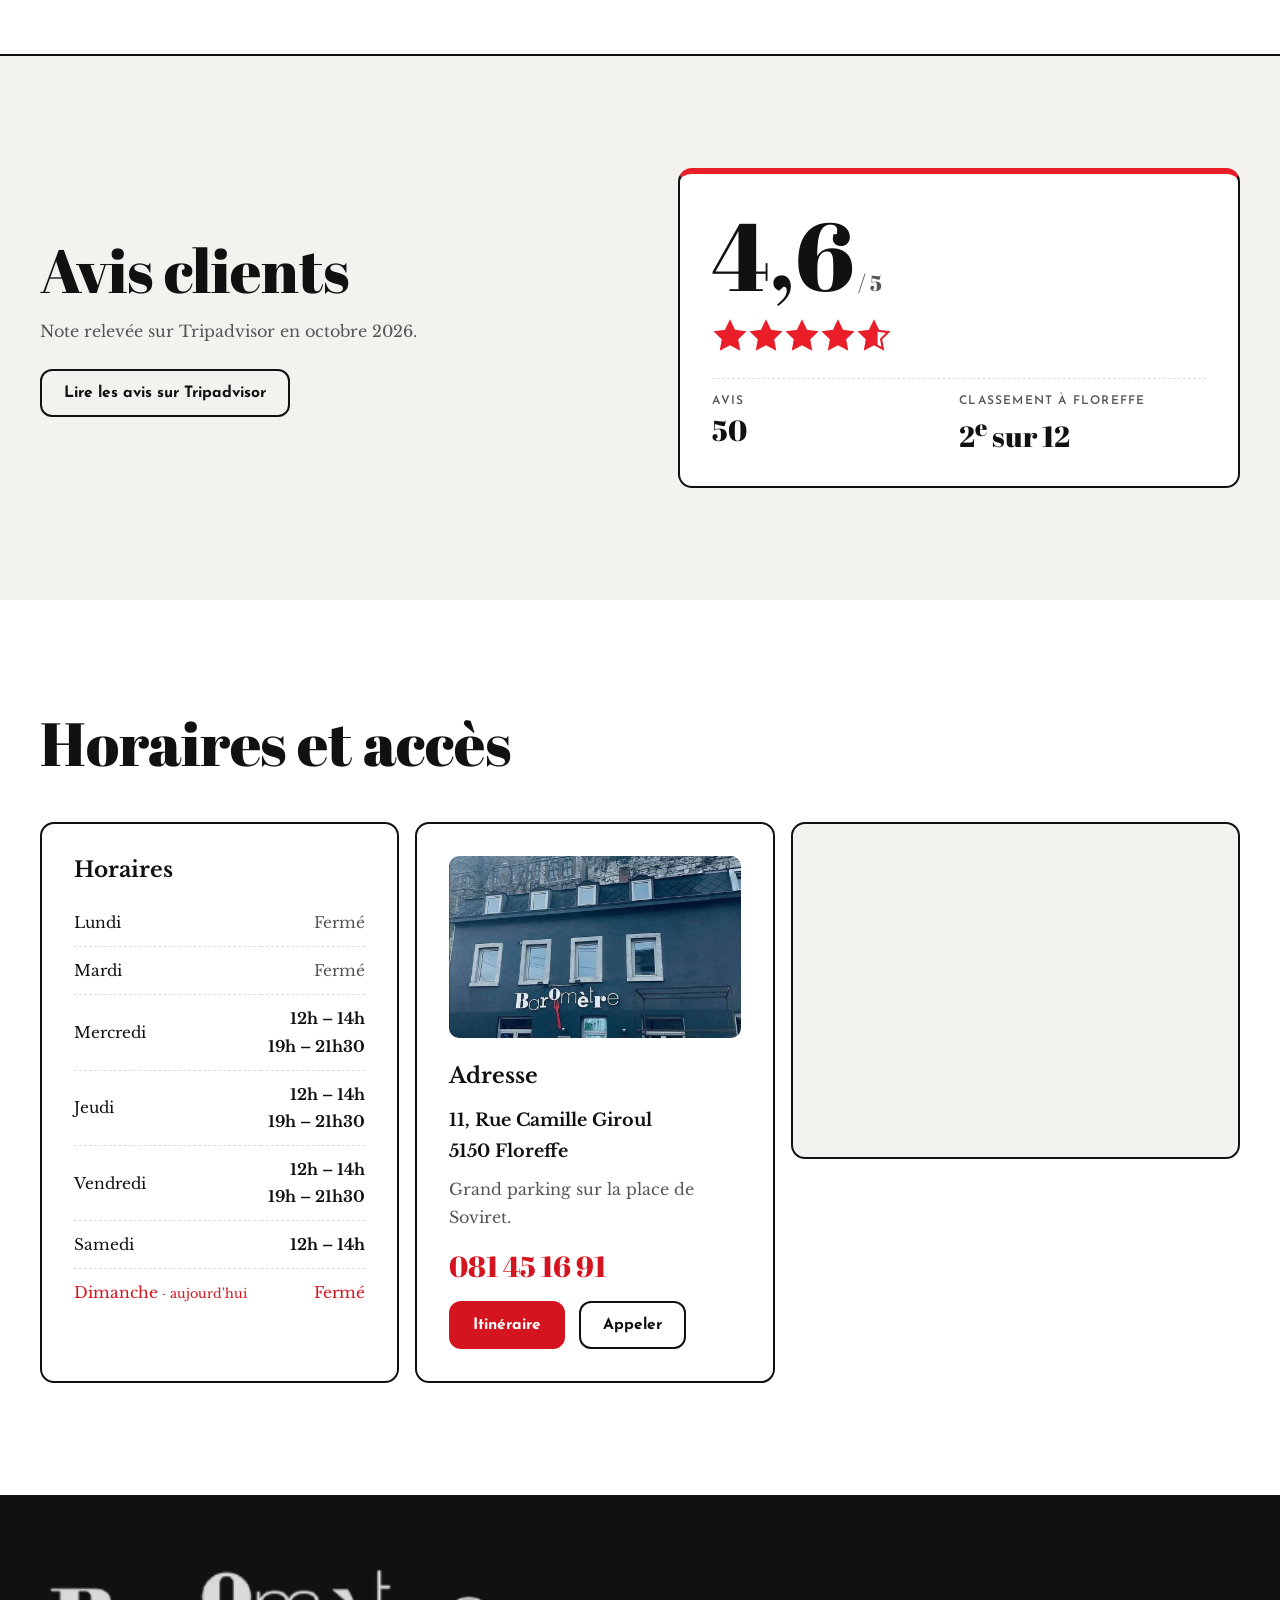
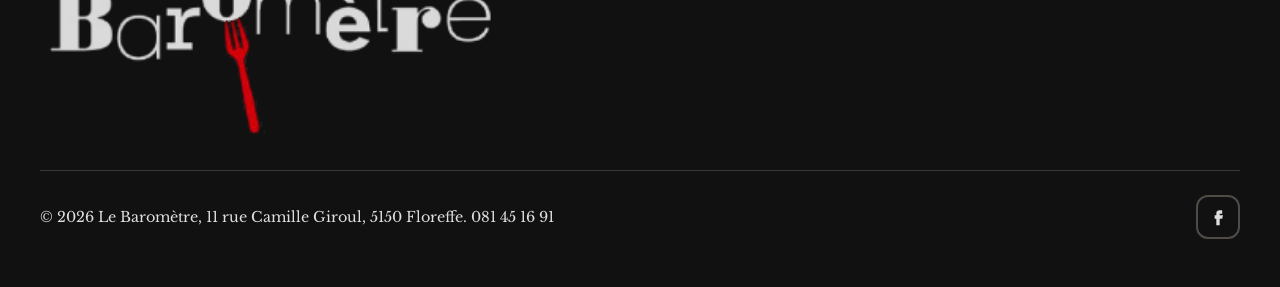
==== commit 31275b38: "Horaires réels : 12h-14h et 19h-21h30 (mer-ven), 12h-14h (sam) Tableau avec les heures, encadré « Au" ====
--- a/index.html
+++ b/index.html
@@ -11,7 +11,7 @@
   <link rel="preconnect" href="https://fonts.googleapis.com">
   <link rel="preconnect" href="https://fonts.gstatic.com" crossorigin>
   <link href="https://fonts.googleapis.com/css2?family=Abril+Fatface&family=Josefin+Sans:wght@400;600;700&family=Libre+Baskerville:ital,wght@0,400;0,700;1,400&display=swap" rel="stylesheet">
-  <link rel="stylesheet" href="styles.css?v=14">
+  <link rel="stylesheet" href="styles.css?v=15">
 </head>
 <body>
   <a class="skip" href="#main">Aller au contenu</a>
@@ -58,7 +58,7 @@
 
         <aside class="today" aria-labelledby="today-title">          <h2 id="today-title" class="today__title">Aujourd'hui</h2>
           <p class="today__state" id="today-state">Mercredi au samedi</p>
-          <p class="today__detail" id="today-detail">Midi et soir du mercredi au vendredi, midi le samedi.</p>
+          <p class="today__detail" id="today-detail">Mercredi à vendredi : 12h – 14h et 19h – 21h30. Samedi : 12h – 14h.</p>
           <hr>
           <p class="today__addr">11, Rue Camille Giroul<br>5150 Floreffe</p>
           <a class="link" href="https://www.google.com/maps/search/?api=1&query=11+Rue+Camille+Giroul+5150+Floreffe" target="_blank" rel="noopener">Itinéraire</a>
@@ -225,7 +225,7 @@
         <div>
         <h2 id="agenda-title" class="h2">Afterworks et concerts</h2>
         <p class="measure">Les dates sont annoncées sur la page Facebook du Baromètre.</p>
-        <a class="btn btn--outline" href="https://facebook.com/barometrefloreffe" target="_blank" rel="noopener">Voir la page Facebook</a>
+        <a class="btn btn--outline" href="https://www.facebook.com/p/Barom%C3%A8tre-Floreffe-61565102643443/" target="_blank" rel="noopener">Voir la page Facebook</a>
         </div>
         <figure class="photo"><img src="img/terrasse-soir.jpg" alt="La terrasse en soirée, sous les guirlandes lumineuses" width="1000" height="991" loading="lazy"></figure>
       </div>
@@ -269,10 +269,10 @@
               <tbody>
                 <tr data-day="1"><th scope="row">Lundi</th><td class="off">Fermé</td></tr>
                 <tr data-day="2"><th scope="row">Mardi</th><td class="off">Fermé</td></tr>
-                <tr data-day="3"><th scope="row">Mercredi</th><td>Midi et soir</td></tr>
-                <tr data-day="4"><th scope="row">Jeudi</th><td>Midi et soir</td></tr>
-                <tr data-day="5"><th scope="row">Vendredi</th><td>Midi et soir</td></tr>
-                <tr data-day="6"><th scope="row">Samedi</th><td>Midi</td></tr>
+                <tr data-day="3"><th scope="row">Mercredi</th><td>12h – 14h<br>19h – 21h30</td></tr>
+                <tr data-day="4"><th scope="row">Jeudi</th><td>12h – 14h<br>19h – 21h30</td></tr>
+                <tr data-day="5"><th scope="row">Vendredi</th><td>12h – 14h<br>19h – 21h30</td></tr>
+                <tr data-day="6"><th scope="row">Samedi</th><td>12h – 14h</td></tr>
                 <tr data-day="0"><th scope="row">Dimanche</th><td class="off">Fermé</td></tr>
               </tbody>
             </table>
@@ -301,7 +301,7 @@
       <p class="footer__logo"><img src="img/logo-light.png" alt="Le Baromètre" width="292" height="114" loading="lazy"></p>
       <div class="footer__row">
         <p>© <span id="y"></span> Le Baromètre, 11 rue Camille Giroul, 5150 Floreffe. 081 45 16 91</p>
-        <a class="icon-btn" href="https://facebook.com/barometrefloreffe" target="_blank" rel="noopener" aria-label="Page Facebook du Baromètre">
+        <a class="icon-btn" href="https://www.facebook.com/p/Barom%C3%A8tre-Floreffe-61565102643443/" target="_blank" rel="noopener" aria-label="Page Facebook du Baromètre">
           <svg viewBox="0 0 24 24" aria-hidden="true"><path d="M14 8h3V4h-3a4 4 0 0 0-4 4v2H8v4h2v8h4v-8h3l1-4h-4V8z" fill="currentColor"/></svg>
         </a>
       </div>
@@ -323,6 +323,6 @@
     </a>
   </nav>
 
-  <script src="main.js?v=14"></script>
+  <script src="main.js?v=15"></script>
 </body>
 </html>
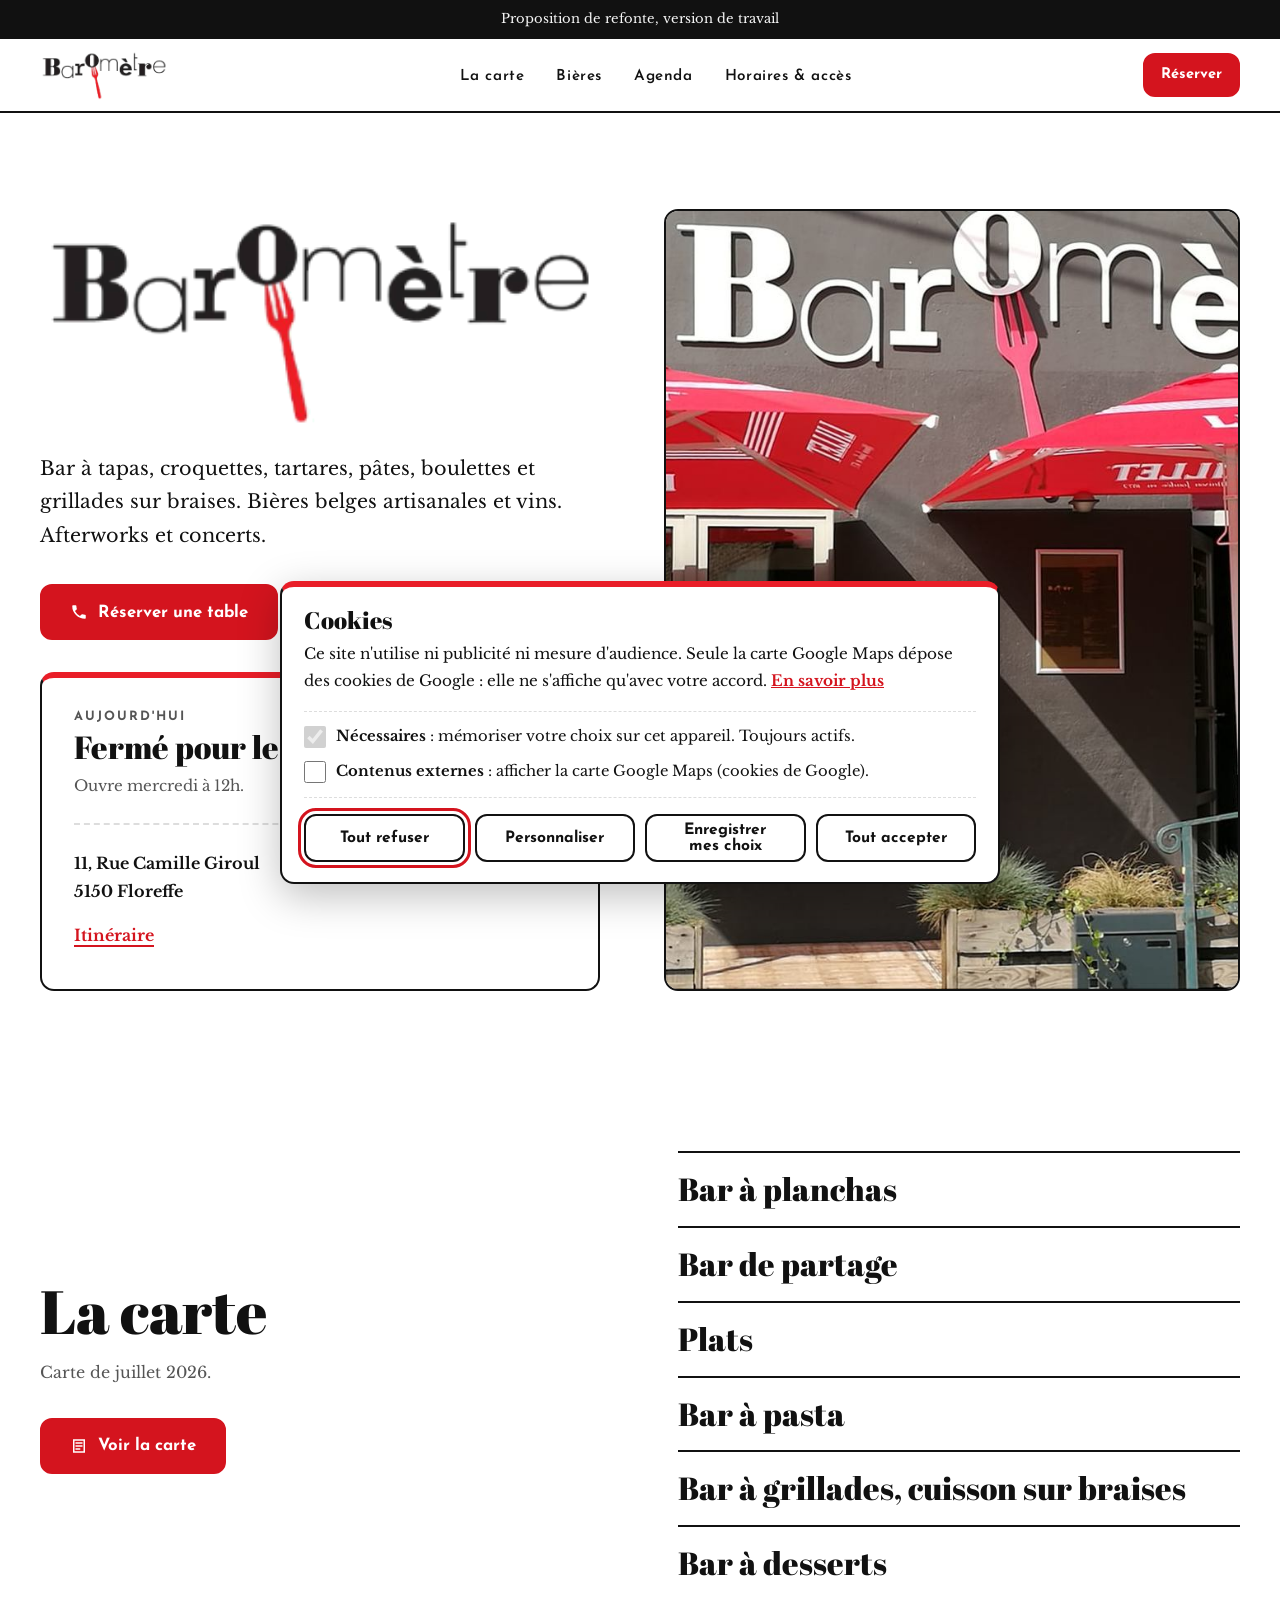
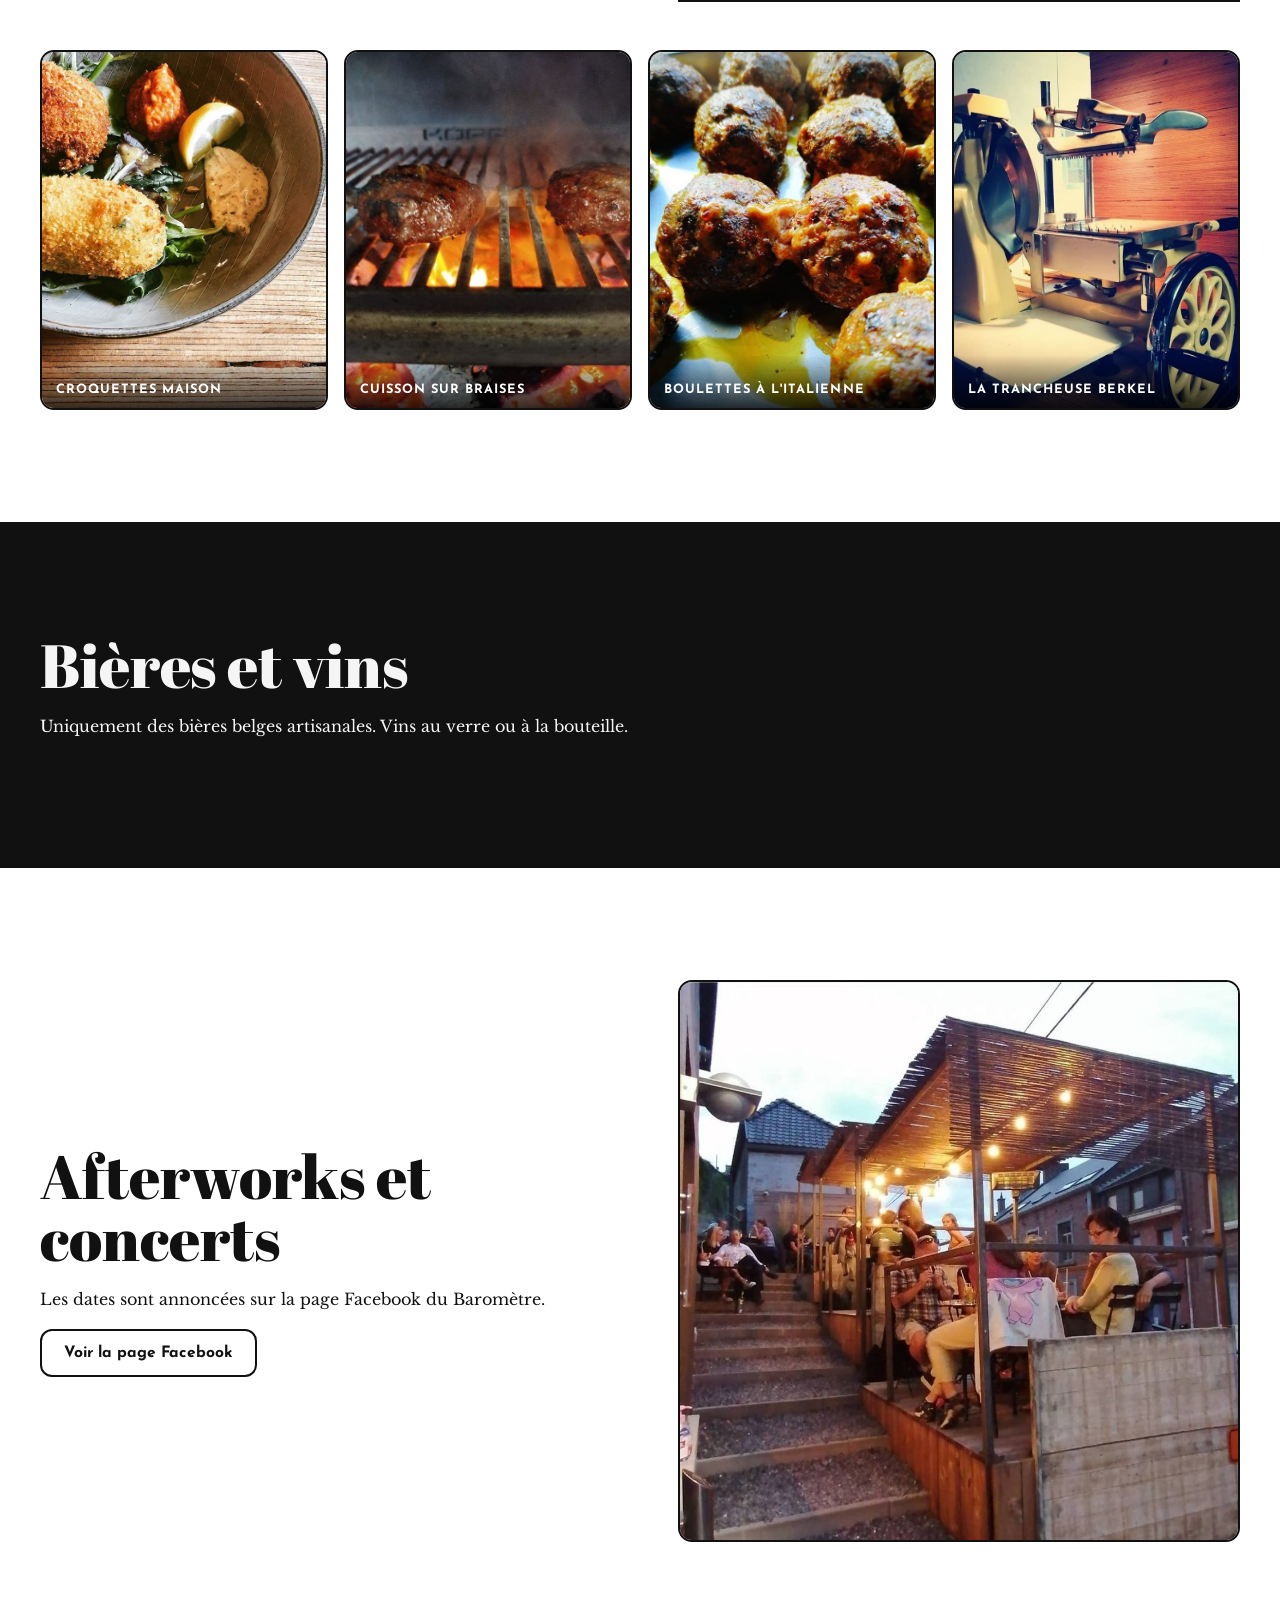
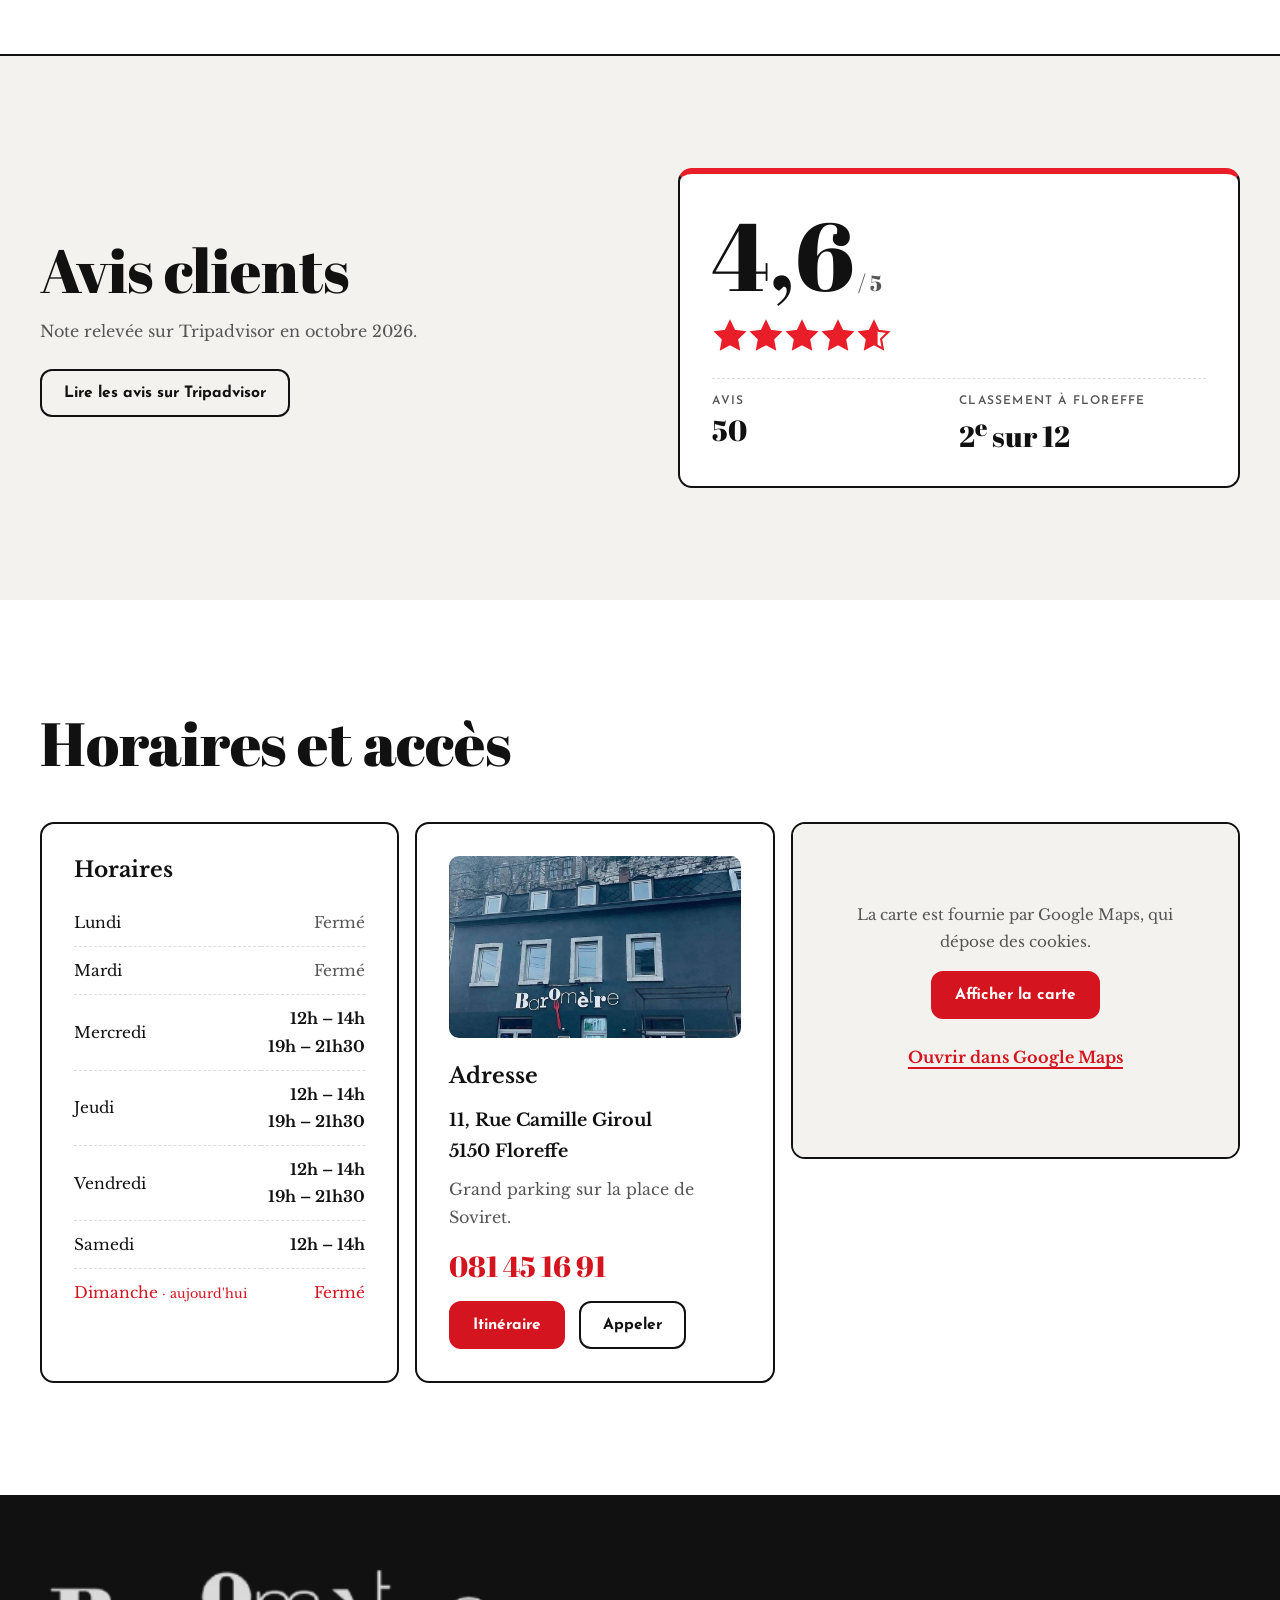
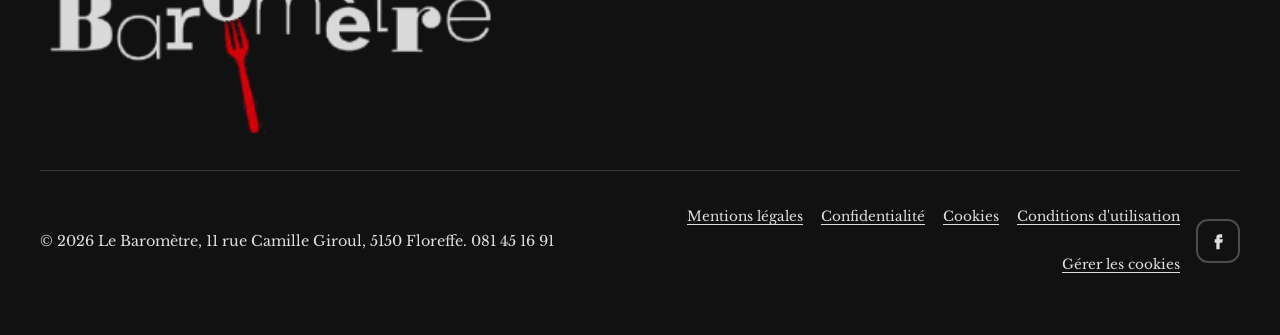
==== commit 68371729: "Cookies et pages légales (RGPD, loi belge sur les communications électroniques) - Bandeau de consent" ====
--- a/index.html
+++ b/index.html
@@ -11,7 +11,7 @@
   <link rel="preconnect" href="https://fonts.googleapis.com">
   <link rel="preconnect" href="https://fonts.gstatic.com" crossorigin>
   <link href="https://fonts.googleapis.com/css2?family=Abril+Fatface&family=Josefin+Sans:wght@400;600;700&family=Libre+Baskerville:ital,wght@0,400;0,700;1,400&display=swap" rel="stylesheet">
-  <link rel="stylesheet" href="styles.css?v=15">
+  <link rel="stylesheet" href="styles.css?v=16">
 </head>
 <body>
   <a class="skip" href="#main">Aller au contenu</a>
@@ -288,9 +288,12 @@
               <a class="btn btn--outline" href="tel:+3281451691">Appeler</a>
             </div>
           </div>
-          <div class="map">
-            <iframe title="Carte : 11 Rue Camille Giroul, 5150 Floreffe" loading="lazy" referrerpolicy="no-referrer-when-downgrade"
-              src="https://www.google.com/maps?q=11+Rue+Camille+Giroul,+5150+Floreffe&output=embed"></iframe>
+          <div class="map" data-consent-src="https://www.google.com/maps?q=11+Rue+Camille+Giroul,+5150+Floreffe&output=embed" data-title="Carte : 11 Rue Camille Giroul, 5150 Floreffe">
+            <div class="map__placeholder">
+              <p>La carte est fournie par Google Maps, qui dépose des cookies.</p>
+              <button type="button" class="btn" data-consent-load>Afficher la carte</button>
+              <a class="link" href="https://www.google.com/maps/search/?api=1&query=11+Rue+Camille+Giroul+5150+Floreffe" target="_blank" rel="noopener">Ouvrir dans Google Maps</a>
+            </div>
           </div>
         </div>      </div>
     </section>
@@ -301,6 +304,13 @@
       <p class="footer__logo"><img src="img/logo-light.png" alt="Le Baromètre" width="292" height="114" loading="lazy"></p>
       <div class="footer__row">
         <p>© <span id="y"></span> Le Baromètre, 11 rue Camille Giroul, 5150 Floreffe. 081 45 16 91</p>
+        <nav class="footer__legal" aria-label="Informations légales">
+          <a href="mentions-legales.html">Mentions légales</a>
+          <a href="confidentialite.html">Confidentialité</a>
+          <a href="cookies.html">Cookies</a>
+          <a href="conditions.html">Conditions d'utilisation</a>
+          <a href="#" data-cookie-settings>Gérer les cookies</a>
+        </nav>
         <a class="icon-btn" href="https://www.facebook.com/p/Barom%C3%A8tre-Floreffe-61565102643443/" target="_blank" rel="noopener" aria-label="Page Facebook du Baromètre">
           <svg viewBox="0 0 24 24" aria-hidden="true"><path d="M14 8h3V4h-3a4 4 0 0 0-4 4v2H8v4h2v8h4v-8h3l1-4h-4V8z" fill="currentColor"/></svg>
         </a>
@@ -323,6 +333,7 @@
     </a>
   </nav>
 
-  <script src="main.js?v=15"></script>
+  <script src="main.js?v=16"></script>
+  <script src="consent.js?v=16"></script>
 </body>
 </html>
--- a/styles.css
+++ b/styles.css
@@ -367,3 +367,53 @@
 @media (prefers-reduced-motion: reduce) { .gallery figure:hover img { transform: none; } }
 .menu__allergens { margin-top: var(--space-1); font-size: .85rem; color: var(--muted); }
 .menu__cat { scroll-margin-top: 8px; }
+
+/* ---------- Carte Google Maps soumise au consentement ---------- */
+.map { position: relative; }
+.map__placeholder {
+  position: absolute; inset: 0; display: flex; flex-direction: column; align-items: center; justify-content: center;
+  gap: var(--space-2); padding: var(--space-3); text-align: center; background: var(--paper);
+}
+.map__placeholder p { margin: 0; max-width: 32ch; color: var(--muted); font-size: .95rem; }
+.map.is-loaded .map__placeholder { display: none; }
+.map iframe { position: absolute; inset: 0; }
+
+/* ---------- Pied de page : liens légaux ---------- */
+.footer__legal { display: flex; flex-wrap: wrap; gap: 4px 18px; flex: 1; justify-content: flex-end; }
+.footer__legal a { display: inline-flex; align-items: center; min-height: 44px; color: var(--on-ink); font-size: .85rem; text-underline-offset: 3px; }
+
+/* ---------- Bandeau cookies ---------- */
+.cookie {
+  position: fixed; left: 16px; right: 16px; bottom: 16px; z-index: 80; margin-inline: auto; max-width: 720px;
+  background: var(--surface); color: var(--fg); border: 2px solid var(--fg); border-top: 6px solid var(--accent);
+  border-radius: var(--radius); box-shadow: 0 12px 40px rgba(0, 0, 0, .25);
+}
+.cookie[hidden] { display: none; }
+.cookie__inner { padding: 20px 22px; }
+.cookie__title { font: 400 1.5rem/1.1 var(--display); margin-bottom: 8px; }
+.cookie__text { font-size: .95rem; margin-bottom: var(--space-2); }
+.cookie__text a { color: var(--primary); font-weight: 700; }
+.cookie__prefs { display: grid; gap: 10px; margin-bottom: var(--space-2); padding: 12px 0; border-block: 1px dashed var(--border); }
+.cookie__opt { display: flex; gap: 10px; align-items: flex-start; font-size: .92rem; cursor: pointer; }
+.cookie__opt input { width: 22px; height: 22px; margin: 2px 0 0; accent-color: var(--primary); flex: none; }
+.cookie__actions { display: flex; flex-wrap: wrap; gap: 10px; }
+.cookie__actions .btn { flex: 1 1 150px; min-height: 48px; }
+@media (max-width: 760px) { .cookie { bottom: 80px; left: 8px; right: 8px; } .cookie__inner { padding: 16px; } }
+
+/* ---------- Pages légales ---------- */
+.legal { padding: clamp(40px, 7vw, 80px) 0; }
+.legal__doc { max-width: 760px; }
+.legal h1 { font: 400 clamp(2.2rem, 5vw, 3.4rem)/1.05 var(--display); margin-bottom: var(--space-1); }
+.legal__date { color: var(--muted); font-size: .9rem; margin-bottom: var(--space-6); }
+.legal h2 { font: 400 1.6rem/1.15 var(--display); margin: var(--space-6) 0 var(--space-2); padding-top: var(--space-2); border-top: 2px solid var(--fg); }
+.legal h3 { font-size: 1.05rem; margin: var(--space-3) 0 var(--space-1); }
+.legal p, .legal li { max-width: 68ch; }
+.legal ul { padding-left: 1.2em; margin: 0 0 1rem; }
+.legal li { margin-bottom: 6px; }
+.legal a { color: var(--primary); }
+.legal table { width: 100%; border-collapse: collapse; margin: var(--space-2) 0 var(--space-3); font-size: .92rem; }
+.legal th, .legal td { text-align: left; vertical-align: top; padding: 10px 8px; border-bottom: 1px solid var(--border); }
+.legal thead th { border-bottom: 2px solid var(--fg); font-family: var(--label); text-transform: uppercase; letter-spacing: .06em; font-size: .78rem; }
+.legal__table { overflow-x: auto; }
+.todo { background: #fff3c4; color: #5c4400; padding: 1px 6px; border-radius: 4px; font-weight: 700; }
+.legal__back { display: inline-flex; align-items: center; min-height: 44px; margin-bottom: var(--space-3); color: var(--primary); font-weight: 700; }
